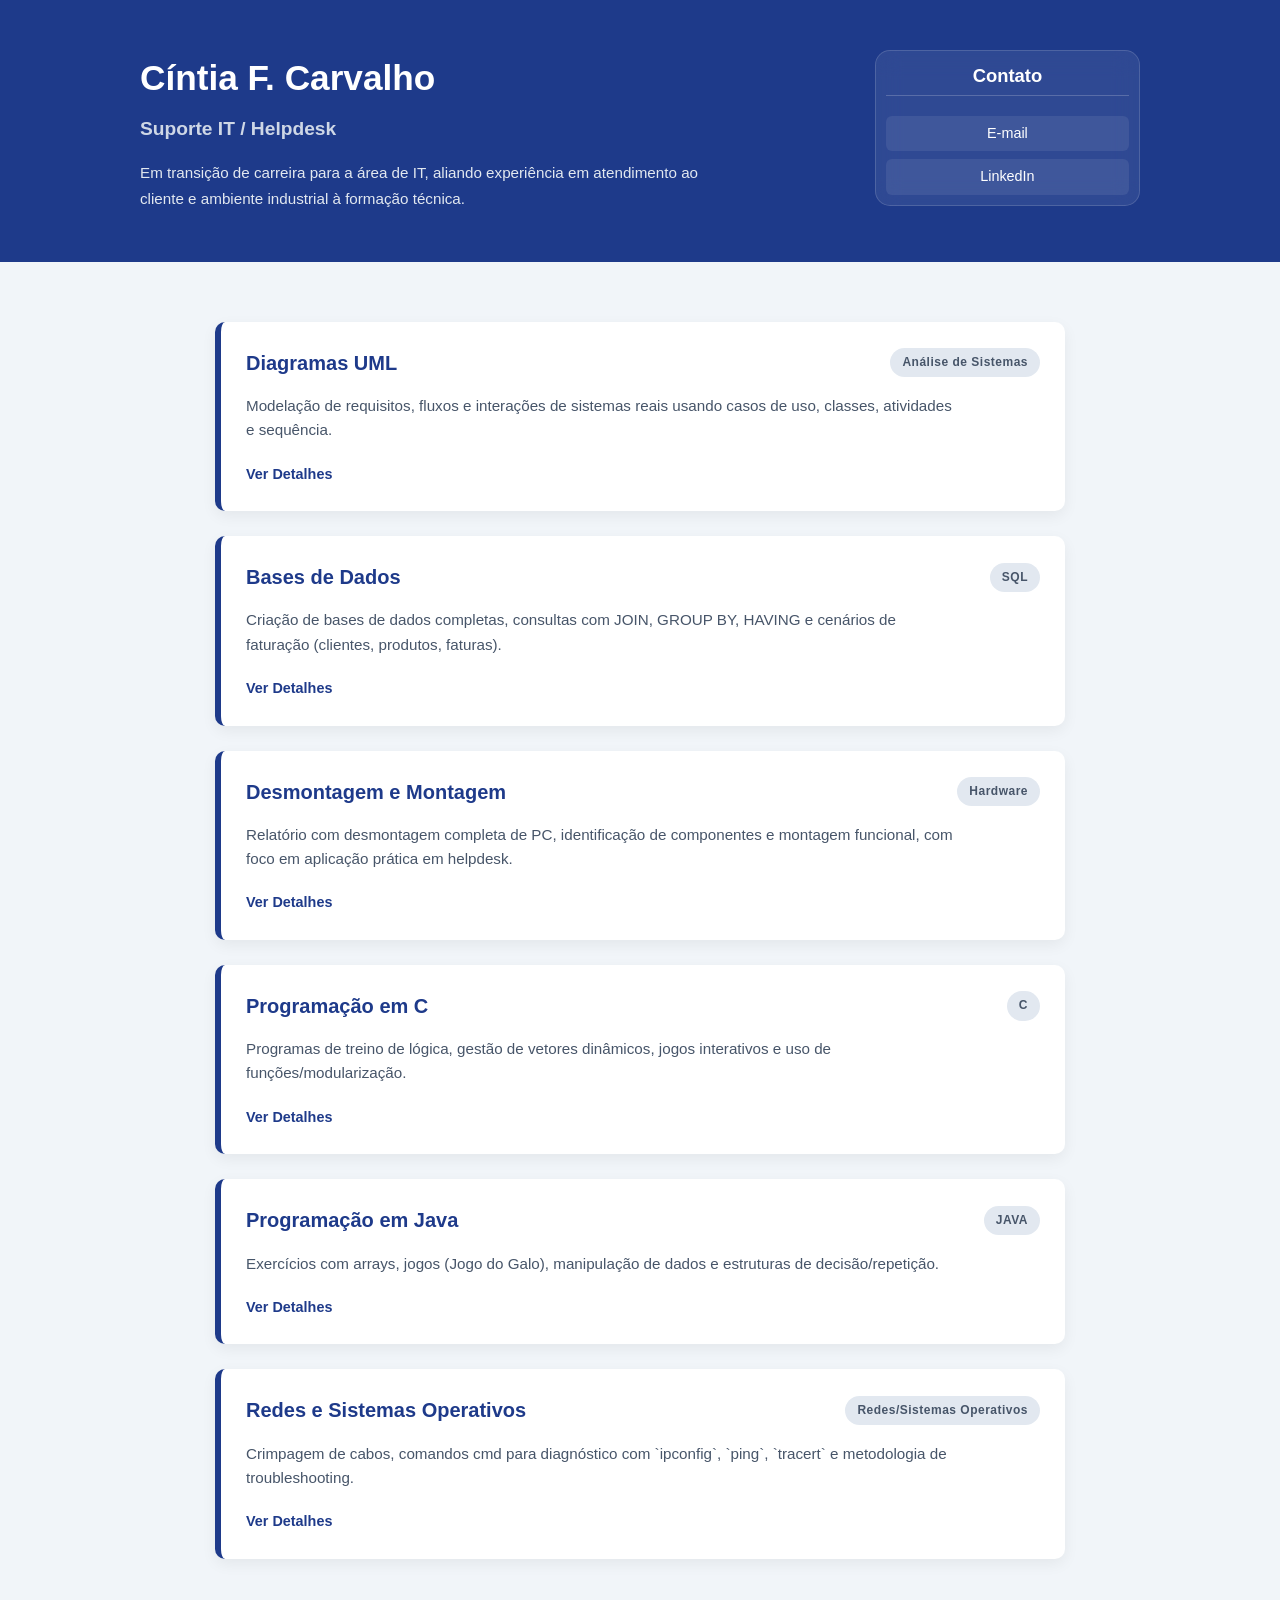
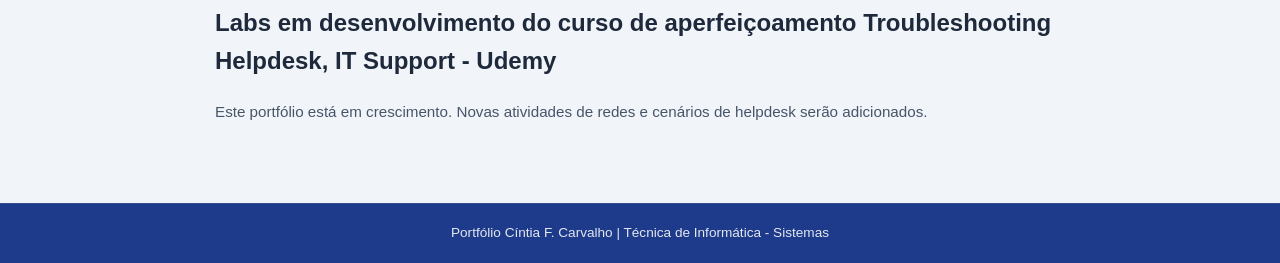
==== index.html @ 723e23ca "Update index.html" ====
<!DOCTYPE html>
<html lang="pt-br">

<head>
    <meta charset="UTF-8">
    <meta name="viewport" content="width=device-width, initial-scale=1.0">
    <title>Meu Portfólio</title>
    <link rel="stylesheet" href="style.css">
</head>

<body>
    <header class="main-header">
  <div class="header-content">
    
    <div class="header-info">
      <h1>Cíntia F. Carvalho</h1>
      <h2>Suporte IT / Helpdesk</h2>
      <p>Em transição de carreira para a área de IT, aliando experiência em atendimento ao cliente e ambiente industrial à formação técnica.</p>
    </div>

    <div class="contact-card">
      <h3>Contato</h3>
      <a href="mailto:cintiazas@gmail.com" class="contact-item"> E-mail</a>
      <a href="https://www.linkedin.com/in/cintia-carvalho-bbb592170" target="_blank" class="contact-item">LinkedIn</a>
    </div>

  </div>
</header>

    <section id="projetos">
        <section class="projetos-container">
            <div class="card-projeto">
                <div class="card-header">
                    <h3>Diagramas UML</h3>
                    <span class="tag">Análise de Sistemas</span>
                </div>
                <div class="card-body">
                    <p>Modelação de requisitos, fluxos e interações de sistemas reais usando casos de uso, classes, atividades e sequência.</p>
                </div>
                <a href="https://github.com/CintiaFksCarvalho/Portfolio/tree/main/AnaliseSistema" class="btn-projeto">Ver Detalhes</a>
            </div>

            <div class="card-projeto">
                <div class="card-header">
                    <h3>Bases de Dados</h3>
                    <span class="tag">SQL</span>
                </div>
                <div class="card-body">
                    <p>Criação de bases de dados completas, consultas com JOIN, GROUP BY, HAVING e cenários de faturação (clientes, produtos, faturas).</p>
                </div>
                <a href="https://github.com/CintiaFksCarvalho/Portfolio/tree/main/BancoDados" class="btn-projeto">Ver Detalhes</a>
            </div>

            <div class="card-projeto">
                <div class="card-header">
                    <h3>Desmontagem e Montagem</h3>
                    <span class="tag">Hardware</span>
                </div>
                <div class="card-body">
                    <p>Relatório com desmontagem completa de PC, identificação de componentes e montagem funcional, com foco em aplicação prática em helpdesk. </p>
                </div>
                <a href="https://github.com/CintiaFksCarvalho/Portfolio/tree/main/Hardware" class="btn-projeto">Ver Detalhes</a>
            </div>

            <div class="card-projeto">
                <div class="card-header">
                    <h3>Programação em C</h3>
                    <span class="tag">C</span>
                </div>
                <div class="card-body">
                    <p>Programas de treino de lógica, gestão de vetores dinâmicos, jogos interativos e uso de funções/modularização. </p>
                </div>
                <a href="https://github.com/CintiaFksCarvalho/Portfolio/tree/main/Programa%C3%A7%C3%A3o_C" class="btn-projeto">Ver Detalhes</a>
            </div>

            <div class="card-projeto">
                <div class="card-header">
                    <h3>Programação em Java</h3>
                    <span class="tag">JAVA</span>
                </div>
                <div class="card-body">
                    <p>Exercícios com arrays, jogos (Jogo do Galo), manipulação de dados e estruturas de decisão/repetição.</p>
                </div>
                <a href="https://github.com/CintiaFksCarvalho/Portfolio/tree/main/Programa%C3%A7%C3%A3o_C" class="btn-projeto">Ver Detalhes</a>
            </div>

            <div class="card-projeto">
                <div class="card-header">
                    <h3>Redes e Sistemas Operativos</h3>
                    <span class="tag">Redes/Sistemas Operativos</span>
                </div>
                <div class="card-body">
                    <p>Crimpagem de cabos, comandos cmd para diagnóstico com `ipconfig`, `ping`, `tracert` e metodologia de troubleshooting.</p>
                </div>
                <a href="https://github.com/CintiaFksCarvalho/Portfolio/tree/main/Redes_Sistemas" class="btn-projeto">Ver Detalhes</a>
            </div>
            <div class="card-body">
                <h2>Labs em desenvolvimento do curso de aperfeiçoamento Troubleshooting Helpdesk, IT Support - Udemy</h2>
                <p>Este portfólio está em crescimento. Novas atividades de redes e cenários de helpdesk serão adicionados. </p>
            </div>
           
        </section>


        <footer class="main-footer">
            <p>Portfólio Cíntia F. Carvalho | Técnica de Informática - Sistemas</p>
        </footer>
</body>


</html>
---- style.css ----
/* --- ESTILOS GERAIS --- */
body {
    font-family: Lucida Sans, sans-serif; /* Adicione sans-serif como fallback */
    margin: 0;
    padding: 0;
    text-align: left; /* Garante alinhamento à esquerda geral */
    background-color: #F1F5F9; /* Fundo mais agradável (neutro frio) */
    line-height: 1.6;
    color: #1E293B; /* Texto padrão em cinza escuro */
}

/* --- HEADER PRINCIPAL --- */
.main-header {
    background-color: #1E3A8A; /* Novo Azul Ardósia */
    color: white;
    padding: 50px 20px;
}

.header-content {
    max-width: 1000px;
    margin: 0 auto;
    display: flex;
    justify-content: space-between;
    align-items: flex-start; /* Alinha no topo para ficar mais clean */
    gap: 40px;
}

.header-info {
    flex: 2;
    text-align: left;
}

.header-info h1 {
    margin: 0;
    font-size: 2.2rem;
    font-weight: bold;
}

.header-info h2 {
    color: #E2E8F0; /* Toque Menta no cargo (novo destaque) */
    font-size: 1.2rem;
    margin: 8px 0;
    opacity: 0.9;
}

.header-info p {
    font-size: 0.95rem;
    margin: 15px 0 0 0; /* Correção de alinhamento: 15px topo, 0 esquerda */
    line-height: 1.7;
    max-width: 600px; /* Linha mais curta para leitura agradável */
    color: #E2E8F0; /* Texto mais suave sobre fundo escuro */
}

/* --- CARD DE CONTATO NO HEADER --- */
.contact-card {
    flex: 0.7;
    text-align: center;
    background: rgba(255, 255, 255, 0.08); /* Fundo mais sutil */
    backdrop-filter: blur(12px);
    padding: 10px;
    border-radius: 15px;
    border: 1px solid rgba(255, 255, 255, 0.15);
    display: flex;
    flex-direction: column;
    gap: 8px;
}

.contact-card h3 {
    margin: 0 0 12px 0;
    font-size: 1.15rem;
    color: white;
    border-bottom: 1px solid rgba(255, 255, 255, 0.2);
    padding-bottom: 5px;
}

.contact-item {
    color: white;
    text-decoration: none;
    font-size: 0.9rem;
    padding: 6px 10px;
    background: rgba(255, 255, 255, 0.08);
    border-radius: 6px;
    transition: 0.3s;
    display: flex;
    align-items: center;
    gap: 8px;
    justify-content: center;
}

.contact-item:hover {
    background-color: rgba(167, 243, 208, 0.1); /* Hover suave com a cor de destaque menta */
    transform: translateX(3px); /* Pequeno efeito visual */
}

/* --- SEÇÃO DE PROJETOS --- */
.projetos-container {
    display: flex;
    flex-direction: column;
    gap: 25px;
    padding: 60px 20px; /* Respiro entre o header e os cards */
    max-width: 850px;
    margin: 0 auto;
}

.card-projeto {
    background: #FFFFFF; /* Branco puro no card para contraste */
    border-left: 6px solid #1E3A8A; /* Borda com o novo azul */
    border-radius: 10px;
    padding: 25px;
    box-shadow: 0 5px 15px rgba(0,0,0,0.06); /* Sombra mais suave */
    transition: transform 0.2s, box-shadow 0.2s;
}

.card-projeto:hover {
    transform: translateY(-4px);
    box-shadow: 0 8px 25px rgba(0,0,0,0.1);
}

.card-header {
    display: flex;
    justify-content: space-between;
    align-items: center;
    margin-bottom: 12px;
}

.card-header h3 {
    color: #1E3A8A; /* Título do projeto com o novo azul */
    margin: 0;
    font-size: 1.25rem;
}

.tag {
    background: #E2E8F0; /* Tag mais neutra */
    color: #475569;
    padding: 5px 12px;
    border-radius: 20px;
    font-size: 0.75rem;
    font-weight: bold;
    letter-spacing: 0.5px;
}

.card-body p {
    color: #475569; /* Resumo do projeto em cinza grafite (agradável) */
    font-size: 0.95rem;
    line-height: 1.6;
    margin-bottom: 18px;
    max-width: 90%; /* Evita linhas muito longas */
}

.btn-projeto {
    text-decoration: none;
    color: #1E3A8A; /* Link com a cor principal */
    font-size: 0.9rem;
    font-weight: bold;
    transition: 0.2s;
}

.btn-projeto:hover {
    color: #1D4ED8; /* Azul mais brilhante ao passar o mouse */
}

/* --- FOOTER PRINCIPAL --- */
.main-footer {
    text-align: center;
    padding: 5px;
    background-color: #1E3A8A; /* Novo Azul Ardósia */
    color: #E2E8F0;
    font-size: 0.85rem;
    border-top: 1px solid rgba(255, 255, 255, 0.1);
}
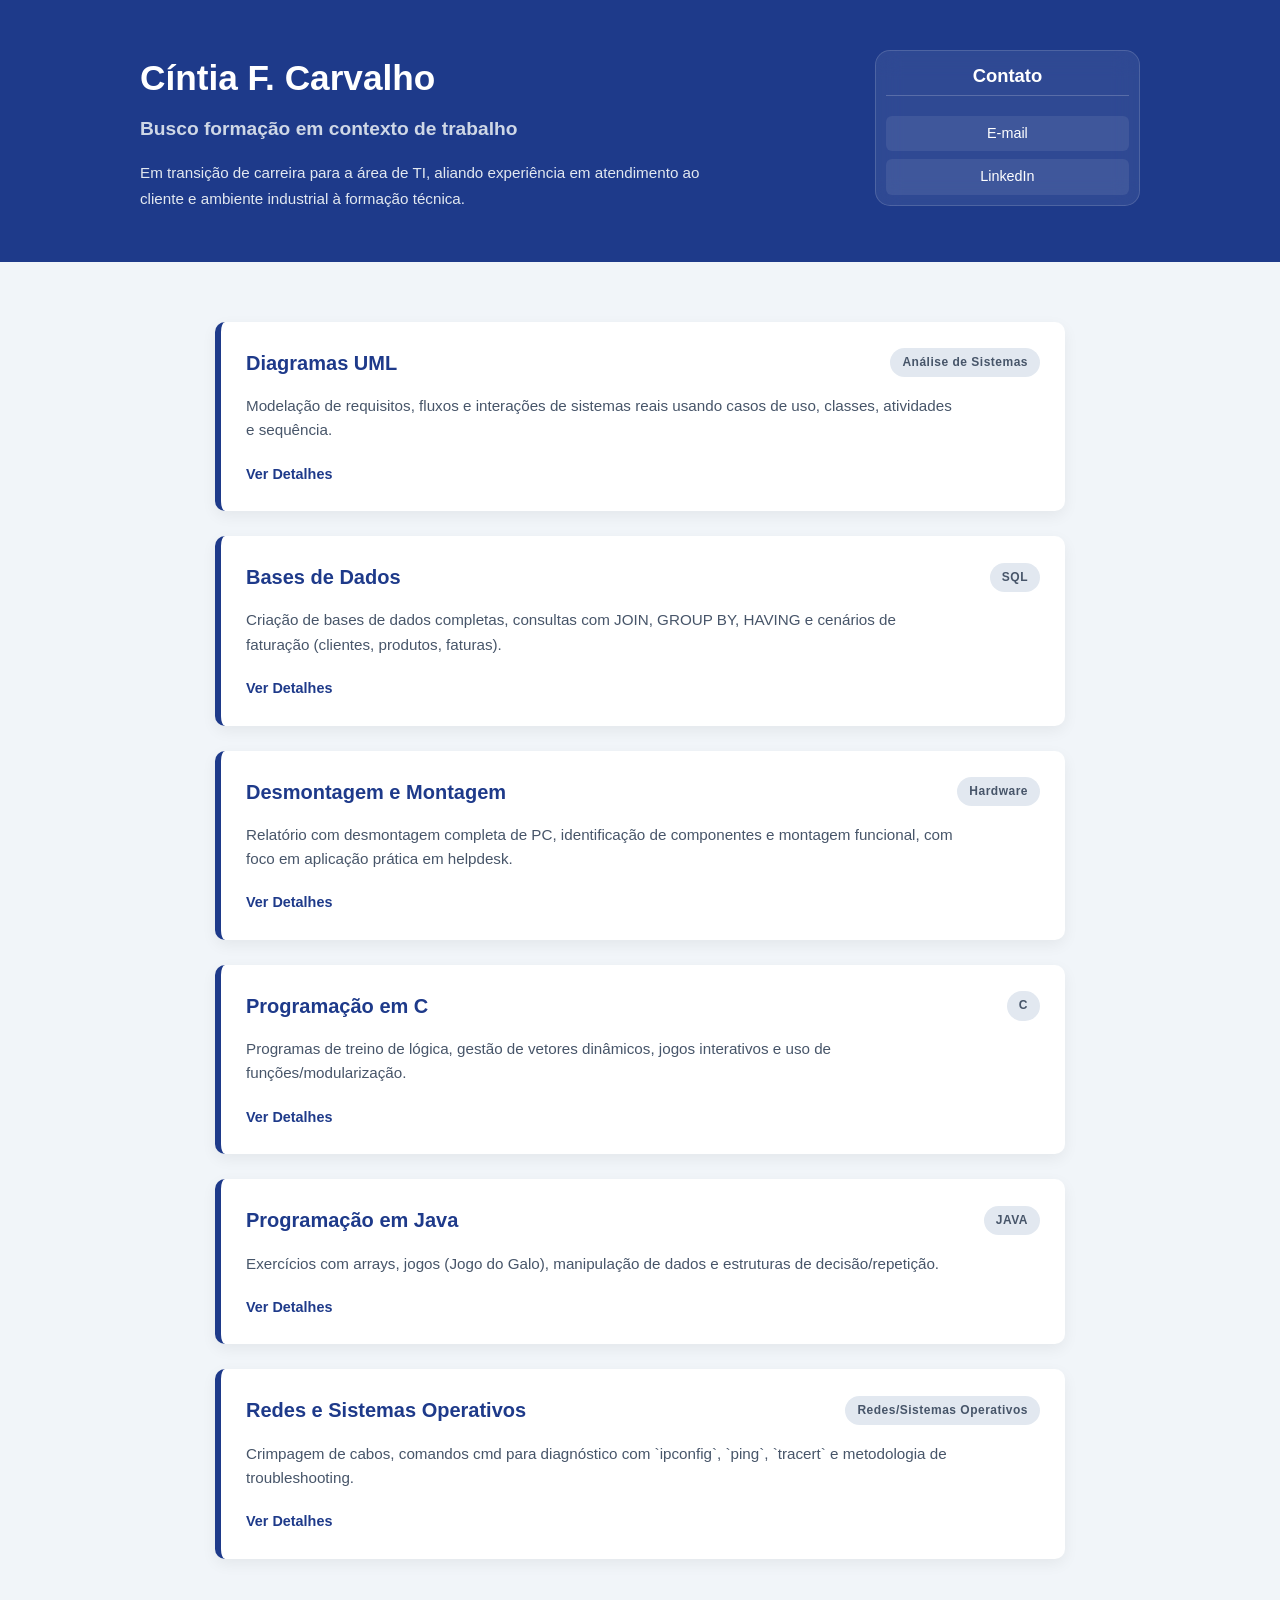
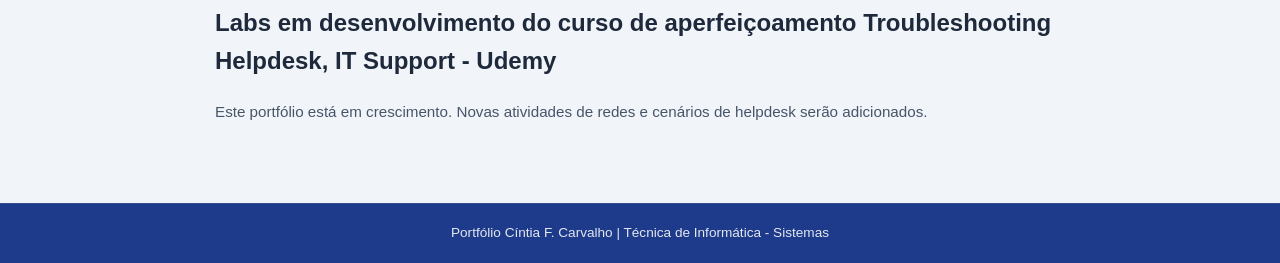
==== commit 7717a4e6: "Update index.html" ====
--- a/index.html
+++ b/index.html
@@ -14,8 +14,8 @@
     
     <div class="header-info">
       <h1>Cíntia F. Carvalho</h1>
-      <h2>Suporte IT / Helpdesk</h2>
-      <p>Em transição de carreira para a área de IT, aliando experiência em atendimento ao cliente e ambiente industrial à formação técnica.</p>
+      <h2>Busco formação em contexto de trabalho</h2>
+      <p>Em transição de carreira para a área de TI, aliando experiência em atendimento ao cliente e ambiente industrial à formação técnica.</p>
     </div>
 
     <div class="contact-card">
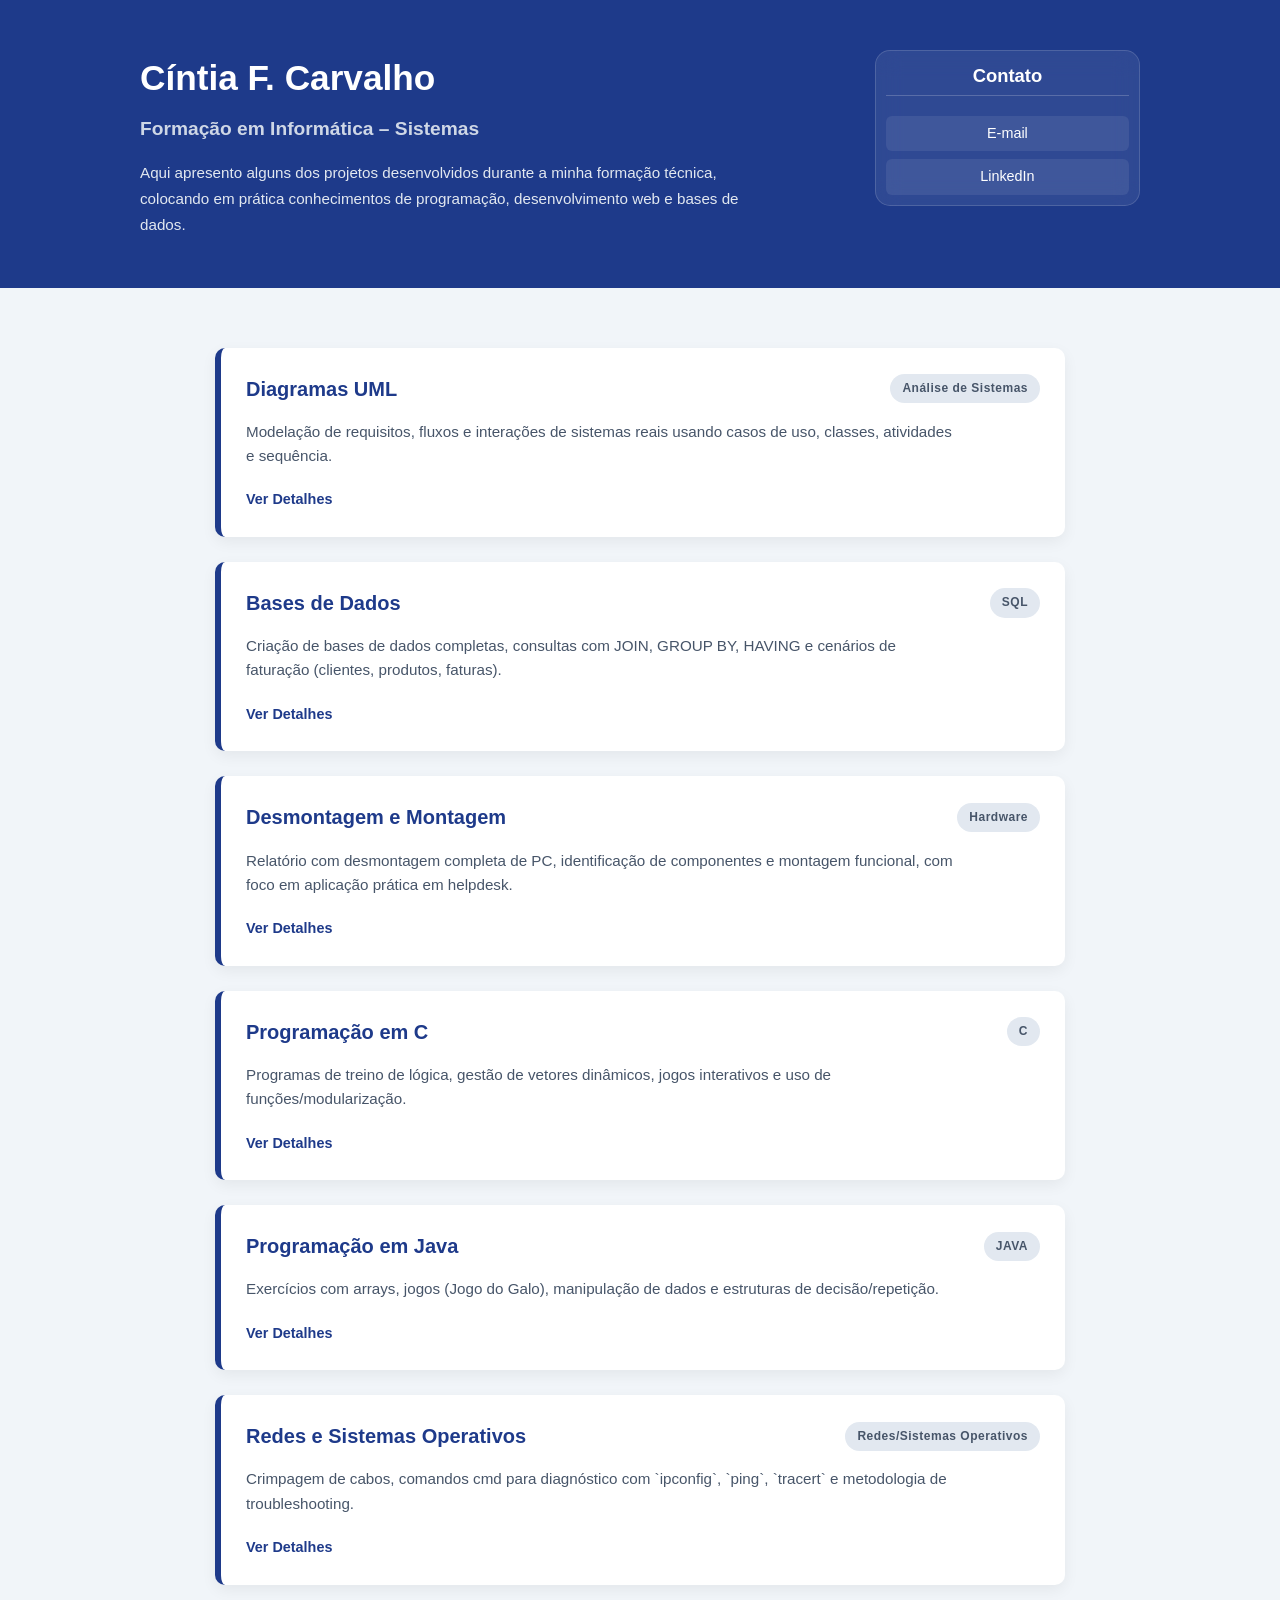
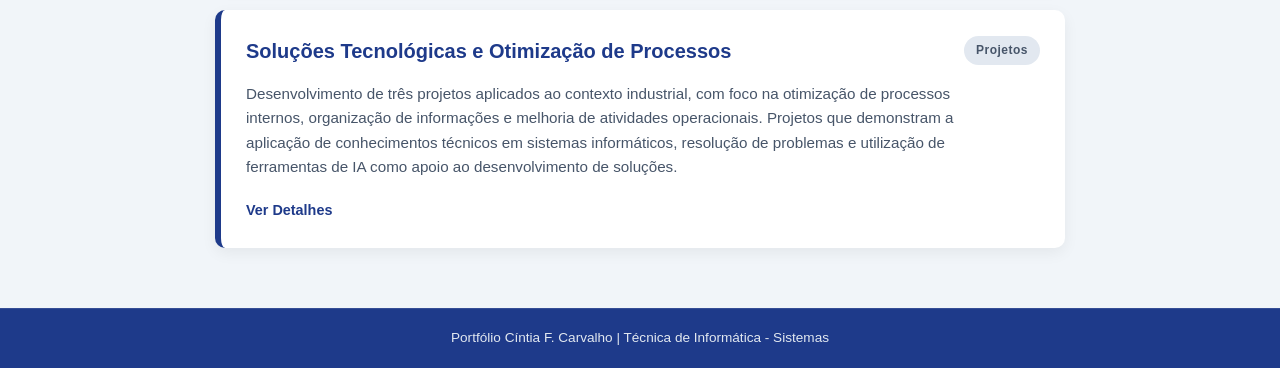
==== commit 440c3ea1: "Portfolio: versão limpa" ====
--- a/index.html
+++ b/index.html
@@ -1,119 +1,125 @@
-<!DOCTYPE html>
-<html lang="pt-br">
-
-<head>
-    <meta charset="UTF-8">
-    <meta name="viewport" content="width=device-width, initial-scale=1.0">
-    <title>Meu Portfólio</title>
-    <link rel="stylesheet" href="style.css">
-</head>
-
-<body>
-    <header class="main-header">
-  <div class="header-content">
-    
-    <div class="header-info">
-      <h1>Cíntia F. Carvalho</h1>
-      <h2>Busco formação em contexto de trabalho</h2>
-      <p>Em transição de carreira para a área de TI, aliando experiência em atendimento ao cliente e ambiente industrial à formação técnica.</p>
-    </div>
-
-    <div class="contact-card">
-      <h3>Contato</h3>
-      <a href="mailto:cintiazas@gmail.com" class="contact-item"> E-mail</a>
-      <a href="https://www.linkedin.com/in/cintia-carvalho-bbb592170" target="_blank" class="contact-item">LinkedIn</a>
-    </div>
-
-  </div>
-</header>
-
-    <section id="projetos">
-        <section class="projetos-container">
-            <div class="card-projeto">
-                <div class="card-header">
-                    <h3>Diagramas UML</h3>
-                    <span class="tag">Análise de Sistemas</span>
-                </div>
-                <div class="card-body">
-                    <p>Modelação de requisitos, fluxos e interações de sistemas reais usando casos de uso, classes, atividades e sequência.</p>
-                </div>
-                <a href="https://github.com/CintiaFksCarvalho/Portfolio/tree/main/AnaliseSistema" class="btn-projeto">Ver Detalhes</a>
-            </div>
-
-            <div class="card-projeto">
-                <div class="card-header">
-                    <h3>Bases de Dados</h3>
-                    <span class="tag">SQL</span>
-                </div>
-                <div class="card-body">
-                    <p>Criação de bases de dados completas, consultas com JOIN, GROUP BY, HAVING e cenários de faturação (clientes, produtos, faturas).</p>
-                </div>
-                <a href="https://github.com/CintiaFksCarvalho/Portfolio/tree/main/BancoDados" class="btn-projeto">Ver Detalhes</a>
-            </div>
-
-            <div class="card-projeto">
-                <div class="card-header">
-                    <h3>Desmontagem e Montagem</h3>
-                    <span class="tag">Hardware</span>
-                </div>
-                <div class="card-body">
-                    <p>Relatório com desmontagem completa de PC, identificação de componentes e montagem funcional, com foco em aplicação prática em helpdesk. </p>
-                </div>
-                <a href="https://github.com/CintiaFksCarvalho/Portfolio/tree/main/Hardware" class="btn-projeto">Ver Detalhes</a>
-            </div>
-
-            <div class="card-projeto">
-                <div class="card-header">
-                    <h3>Programação em C</h3>
-                    <span class="tag">C</span>
-                </div>
-                <div class="card-body">
-                    <p>Programas de treino de lógica, gestão de vetores dinâmicos, jogos interativos e uso de funções/modularização. </p>
-                </div>
-                <a href="https://github.com/CintiaFksCarvalho/Portfolio/tree/main/Programa%C3%A7%C3%A3o_C" class="btn-projeto">Ver Detalhes</a>
-            </div>
-
-            <div class="card-projeto">
-                <div class="card-header">
-                    <h3>Programação em Java</h3>
-                    <span class="tag">JAVA</span>
-                </div>
-                <div class="card-body">
-                    <p>Exercícios com arrays, jogos (Jogo do Galo), manipulação de dados e estruturas de decisão/repetição.</p>
-                </div>
-                <a href="https://github.com/CintiaFksCarvalho/Portfolio/tree/main/Programa%C3%A7%C3%A3o_C" class="btn-projeto">Ver Detalhes</a>
-            </div>
-
-            <div class="card-projeto">
-                <div class="card-header">
-                    <h3>Redes e Sistemas Operativos</h3>
-                    <span class="tag">Redes/Sistemas Operativos</span>
-                </div>
-                <div class="card-body">
-                    <p>Crimpagem de cabos, comandos cmd para diagnóstico com `ipconfig`, `ping`, `tracert` e metodologia de troubleshooting.</p>
-                </div>
-                <a href="https://github.com/CintiaFksCarvalho/Portfolio/tree/main/Redes_Sistemas" class="btn-projeto">Ver Detalhes</a>
-            </div>
-            <div class="card-body">
-                <h2>Labs em desenvolvimento do curso de aperfeiçoamento Troubleshooting Helpdesk, IT Support - Udemy</h2>
-                <p>Este portfólio está em crescimento. Novas atividades de redes e cenários de helpdesk serão adicionados. </p>
-            </div>
-           
-        </section>
-
-
-        <footer class="main-footer">
-            <p>Portfólio Cíntia F. Carvalho | Técnica de Informática - Sistemas</p>
-        </footer>
-</body>
-
-
-</html>
-
-
-
-
-
-
-
-
+<!DOCTYPE html>
+<html lang="pt-br">
+
+<head>
+    <meta charset="UTF-8">
+    <meta name="viewport" content="width=device-width, initial-scale=1.0">
+    <title>Meu Portfólio</title>
+    <link rel="stylesheet" href="style.css">
+</head>
+
+<body>
+    <header class="main-header">
+  <div class="header-content">
+    
+    <div class="header-info">
+      <h1>Cíntia F. Carvalho</h1>
+      <h2>Formação em Informática – Sistemas</h2>
+      <p>Aqui apresento alguns dos projetos desenvolvidos durante a minha formação técnica, colocando em prática conhecimentos de programação, desenvolvimento web e bases de dados.</p>
+    </div>
+
+    <div class="contact-card">
+      <h3>Contato</h3>
+      <a href="mailto:cintiazas@gmail.com" class="contact-item"> E-mail</a>
+      <a href="https://www.linkedin.com/in/cintia-carvalho-bbb592170" target="_blank" class="contact-item">LinkedIn</a>
+    </div>
+
+  </div>
+</header>
+
+    <section id="projetos">
+        <section class="projetos-container">
+            <div class="card-projeto">
+                <div class="card-header">
+                    <h3>Diagramas UML</h3>
+                    <span class="tag">Análise de Sistemas</span>
+                </div>
+                <div class="card-body">
+                    <p>Modelação de requisitos, fluxos e interações de sistemas reais usando casos de uso, classes, atividades e sequência.</p>
+                </div>
+                <a href="https://github.com/CintiaFksCarvalho/Portfolio/tree/main/AnaliseSistema" class="btn-projeto">Ver Detalhes</a>
+            </div>
+
+            <div class="card-projeto">
+                <div class="card-header">
+                    <h3>Bases de Dados</h3>
+                    <span class="tag">SQL</span>
+                </div>
+                <div class="card-body">
+                    <p>Criação de bases de dados completas, consultas com JOIN, GROUP BY, HAVING e cenários de faturação (clientes, produtos, faturas).</p>
+                </div>
+                <a href="https://github.com/CintiaFksCarvalho/Portfolio/tree/main/BancoDados" class="btn-projeto">Ver Detalhes</a>
+            </div>
+
+            <div class="card-projeto">
+                <div class="card-header">
+                    <h3>Desmontagem e Montagem</h3>
+                    <span class="tag">Hardware</span>
+                </div>
+                <div class="card-body">
+                    <p>Relatório com desmontagem completa de PC, identificação de componentes e montagem funcional, com foco em aplicação prática em helpdesk. </p>
+                </div>
+                <a href="https://github.com/CintiaFksCarvalho/Portfolio/tree/main/Hardware" class="btn-projeto">Ver Detalhes</a>
+            </div>
+
+            <div class="card-projeto">
+                <div class="card-header">
+                    <h3>Programação em C</h3>
+                    <span class="tag">C</span>
+                </div>
+                <div class="card-body">
+                    <p>Programas de treino de lógica, gestão de vetores dinâmicos, jogos interativos e uso de funções/modularização. </p>
+                </div>
+                <a href="https://github.com/CintiaFksCarvalho/Portfolio/tree/main/Programa%C3%A7%C3%A3o_C" class="btn-projeto">Ver Detalhes</a>
+            </div>
+
+            <div class="card-projeto">
+                <div class="card-header">
+                    <h3>Programação em Java</h3>
+                    <span class="tag">JAVA</span>
+                </div>
+                <div class="card-body">
+                    <p>Exercícios com arrays, jogos (Jogo do Galo), manipulação de dados e estruturas de decisão/repetição.</p>
+                </div>
+                <a href="https://github.com/CintiaFksCarvalho/Portfolio/tree/main/Programa%C3%A7%C3%A3o_C" class="btn-projeto">Ver Detalhes</a>
+            </div>
+
+            <div class="card-projeto">
+                <div class="card-header">
+                    <h3>Redes e Sistemas Operativos</h3>
+                    <span class="tag">Redes/Sistemas Operativos</span>
+                </div>
+                <div class="card-body">
+                    <p>Crimpagem de cabos, comandos cmd para diagnóstico com `ipconfig`, `ping`, `tracert` e metodologia de troubleshooting.</p>
+                </div>
+                <a href="https://github.com/CintiaFksCarvalho/Portfolio/tree/main/Redes_Sistemas" class="btn-projeto">Ver Detalhes</a>
+            </div>
+             <div class="card-projeto">
+                <div class="card-header">
+                    <h3>Soluções Tecnológicas e Otimização de Processos</h3>
+                    <span class="tag">Projetos</span>
+                </div>
+                <div class="card-body">
+                    <p>Desenvolvimento de três projetos aplicados ao contexto industrial, com foco na otimização de processos internos, organização de informações e melhoria de atividades operacionais. Projetos que demonstram a aplicação de conhecimentos técnicos em sistemas informáticos, resolução de problemas e utilização de ferramentas de IA como apoio ao desenvolvimento de soluções.</p>
+                </div>
+                <a href="https://github.com/CintiaFksCarvalho/Portfolio/tree/main/Redes_Sistemas" class="btn-projeto">Ver Detalhes</a>
+            </div>
+           
+        </section>
+
+
+        <footer class="main-footer">
+            <p>Portfólio Cíntia F. Carvalho | Técnica de Informática - Sistemas</p>
+        </footer>
+</body>
+
+
+</html>
+
+
+
+
+
+
+
+
--- a/style.css
+++ b/style.css
@@ -1,170 +1,170 @@
-/* --- ESTILOS GERAIS --- */
-body {
-    font-family: Lucida Sans, sans-serif; /* Adicione sans-serif como fallback */
-    margin: 0;
-    padding: 0;
-    text-align: left; /* Garante alinhamento à esquerda geral */
-    background-color: #F1F5F9; /* Fundo mais agradável (neutro frio) */
-    line-height: 1.6;
-    color: #1E293B; /* Texto padrão em cinza escuro */
-}
-
-/* --- HEADER PRINCIPAL --- */
-.main-header {
-    background-color: #1E3A8A; /* Novo Azul Ardósia */
-    color: white;
-    padding: 50px 20px;
-}
-
-.header-content {
-    max-width: 1000px;
-    margin: 0 auto;
-    display: flex;
-    justify-content: space-between;
-    align-items: flex-start; /* Alinha no topo para ficar mais clean */
-    gap: 40px;
-}
-
-.header-info {
-    flex: 2;
-    text-align: left;
-}
-
-.header-info h1 {
-    margin: 0;
-    font-size: 2.2rem;
-    font-weight: bold;
-}
-
-.header-info h2 {
-    color: #E2E8F0; /* Toque Menta no cargo (novo destaque) */
-    font-size: 1.2rem;
-    margin: 8px 0;
-    opacity: 0.9;
-}
-
-.header-info p {
-    font-size: 0.95rem;
-    margin: 15px 0 0 0; /* Correção de alinhamento: 15px topo, 0 esquerda */
-    line-height: 1.7;
-    max-width: 600px; /* Linha mais curta para leitura agradável */
-    color: #E2E8F0; /* Texto mais suave sobre fundo escuro */
-}
-
-/* --- CARD DE CONTATO NO HEADER --- */
-.contact-card {
-    flex: 0.7;
-    text-align: center;
-    background: rgba(255, 255, 255, 0.08); /* Fundo mais sutil */
-    backdrop-filter: blur(12px);
-    padding: 10px;
-    border-radius: 15px;
-    border: 1px solid rgba(255, 255, 255, 0.15);
-    display: flex;
-    flex-direction: column;
-    gap: 8px;
-}
-
-.contact-card h3 {
-    margin: 0 0 12px 0;
-    font-size: 1.15rem;
-    color: white;
-    border-bottom: 1px solid rgba(255, 255, 255, 0.2);
-    padding-bottom: 5px;
-}
-
-.contact-item {
-    color: white;
-    text-decoration: none;
-    font-size: 0.9rem;
-    padding: 6px 10px;
-    background: rgba(255, 255, 255, 0.08);
-    border-radius: 6px;
-    transition: 0.3s;
-    display: flex;
-    align-items: center;
-    gap: 8px;
-    justify-content: center;
-}
-
-.contact-item:hover {
-    background-color: rgba(167, 243, 208, 0.1); /* Hover suave com a cor de destaque menta */
-    transform: translateX(3px); /* Pequeno efeito visual */
-}
-
-/* --- SEÇÃO DE PROJETOS --- */
-.projetos-container {
-    display: flex;
-    flex-direction: column;
-    gap: 25px;
-    padding: 60px 20px; /* Respiro entre o header e os cards */
-    max-width: 850px;
-    margin: 0 auto;
-}
-
-.card-projeto {
-    background: #FFFFFF; /* Branco puro no card para contraste */
-    border-left: 6px solid #1E3A8A; /* Borda com o novo azul */
-    border-radius: 10px;
-    padding: 25px;
-    box-shadow: 0 5px 15px rgba(0,0,0,0.06); /* Sombra mais suave */
-    transition: transform 0.2s, box-shadow 0.2s;
-}
-
-.card-projeto:hover {
-    transform: translateY(-4px);
-    box-shadow: 0 8px 25px rgba(0,0,0,0.1);
-}
-
-.card-header {
-    display: flex;
-    justify-content: space-between;
-    align-items: center;
-    margin-bottom: 12px;
-}
-
-.card-header h3 {
-    color: #1E3A8A; /* Título do projeto com o novo azul */
-    margin: 0;
-    font-size: 1.25rem;
-}
-
-.tag {
-    background: #E2E8F0; /* Tag mais neutra */
-    color: #475569;
-    padding: 5px 12px;
-    border-radius: 20px;
-    font-size: 0.75rem;
-    font-weight: bold;
-    letter-spacing: 0.5px;
-}
-
-.card-body p {
-    color: #475569; /* Resumo do projeto em cinza grafite (agradável) */
-    font-size: 0.95rem;
-    line-height: 1.6;
-    margin-bottom: 18px;
-    max-width: 90%; /* Evita linhas muito longas */
-}
-
-.btn-projeto {
-    text-decoration: none;
-    color: #1E3A8A; /* Link com a cor principal */
-    font-size: 0.9rem;
-    font-weight: bold;
-    transition: 0.2s;
-}
-
-.btn-projeto:hover {
-    color: #1D4ED8; /* Azul mais brilhante ao passar o mouse */
-}
-
-/* --- FOOTER PRINCIPAL --- */
-.main-footer {
-    text-align: center;
-    padding: 5px;
-    background-color: #1E3A8A; /* Novo Azul Ardósia */
-    color: #E2E8F0;
-    font-size: 0.85rem;
-    border-top: 1px solid rgba(255, 255, 255, 0.1);
-}
+/* --- ESTILOS GERAIS --- */
+body {
+    font-family: Lucida Sans, sans-serif; /* Adicione sans-serif como fallback */
+    margin: 0;
+    padding: 0;
+    text-align: left; /* Garante alinhamento à esquerda geral */
+    background-color: #F1F5F9; /* Fundo mais agradável (neutro frio) */
+    line-height: 1.6;
+    color: #1E293B; /* Texto padrão em cinza escuro */
+}
+
+/* --- HEADER PRINCIPAL --- */
+.main-header {
+    background-color: #1E3A8A; /* Novo Azul Ardósia */
+    color: white;
+    padding: 50px 20px;
+}
+
+.header-content {
+    max-width: 1000px;
+    margin: 0 auto;
+    display: flex;
+    justify-content: space-between;
+    align-items: flex-start; /* Alinha no topo para ficar mais clean */
+    gap: 40px;
+}
+
+.header-info {
+    flex: 2;
+    text-align: left;
+}
+
+.header-info h1 {
+    margin: 0;
+    font-size: 2.2rem;
+    font-weight: bold;
+}
+
+.header-info h2 {
+    color: #E2E8F0; /* Toque Menta no cargo (novo destaque) */
+    font-size: 1.2rem;
+    margin: 8px 0;
+    opacity: 0.9;
+}
+
+.header-info p {
+    font-size: 0.95rem;
+    margin: 15px 0 0 0; /* Correção de alinhamento: 15px topo, 0 esquerda */
+    line-height: 1.7;
+    max-width: 600px; /* Linha mais curta para leitura agradável */
+    color: #E2E8F0; /* Texto mais suave sobre fundo escuro */
+}
+
+/* --- CARD DE CONTATO NO HEADER --- */
+.contact-card {
+    flex: 0.7;
+    text-align: center;
+    background: rgba(255, 255, 255, 0.08); /* Fundo mais sutil */
+    backdrop-filter: blur(12px);
+    padding: 10px;
+    border-radius: 15px;
+    border: 1px solid rgba(255, 255, 255, 0.15);
+    display: flex;
+    flex-direction: column;
+    gap: 8px;
+}
+
+.contact-card h3 {
+    margin: 0 0 12px 0;
+    font-size: 1.15rem;
+    color: white;
+    border-bottom: 1px solid rgba(255, 255, 255, 0.2);
+    padding-bottom: 5px;
+}
+
+.contact-item {
+    color: white;
+    text-decoration: none;
+    font-size: 0.9rem;
+    padding: 6px 10px;
+    background: rgba(255, 255, 255, 0.08);
+    border-radius: 6px;
+    transition: 0.3s;
+    display: flex;
+    align-items: center;
+    gap: 8px;
+    justify-content: center;
+}
+
+.contact-item:hover {
+    background-color: rgba(167, 243, 208, 0.1); /* Hover suave com a cor de destaque menta */
+    transform: translateX(3px); /* Pequeno efeito visual */
+}
+
+/* --- SEÇÃO DE PROJETOS --- */
+.projetos-container {
+    display: flex;
+    flex-direction: column;
+    gap: 25px;
+    padding: 60px 20px; /* Respiro entre o header e os cards */
+    max-width: 850px;
+    margin: 0 auto;
+}
+
+.card-projeto {
+    background: #FFFFFF; /* Branco puro no card para contraste */
+    border-left: 6px solid #1E3A8A; /* Borda com o novo azul */
+    border-radius: 10px;
+    padding: 25px;
+    box-shadow: 0 5px 15px rgba(0,0,0,0.06); /* Sombra mais suave */
+    transition: transform 0.2s, box-shadow 0.2s;
+}
+
+.card-projeto:hover {
+    transform: translateY(-4px);
+    box-shadow: 0 8px 25px rgba(0,0,0,0.1);
+}
+
+.card-header {
+    display: flex;
+    justify-content: space-between;
+    align-items: center;
+    margin-bottom: 12px;
+}
+
+.card-header h3 {
+    color: #1E3A8A; /* Título do projeto com o novo azul */
+    margin: 0;
+    font-size: 1.25rem;
+}
+
+.tag {
+    background: #E2E8F0; /* Tag mais neutra */
+    color: #475569;
+    padding: 5px 12px;
+    border-radius: 20px;
+    font-size: 0.75rem;
+    font-weight: bold;
+    letter-spacing: 0.5px;
+}
+
+.card-body p {
+    color: #475569; /* Resumo do projeto em cinza grafite (agradável) */
+    font-size: 0.95rem;
+    line-height: 1.6;
+    margin-bottom: 18px;
+    max-width: 90%; /* Evita linhas muito longas */
+}
+
+.btn-projeto {
+    text-decoration: none;
+    color: #1E3A8A; /* Link com a cor principal */
+    font-size: 0.9rem;
+    font-weight: bold;
+    transition: 0.2s;
+}
+
+.btn-projeto:hover {
+    color: #1D4ED8; /* Azul mais brilhante ao passar o mouse */
+}
+
+/* --- FOOTER PRINCIPAL --- */
+.main-footer {
+    text-align: center;
+    padding: 5px;
+    background-color: #1E3A8A; /* Novo Azul Ardósia */
+    color: #E2E8F0;
+    font-size: 0.85rem;
+    border-top: 1px solid rgba(255, 255, 255, 0.1);
+}
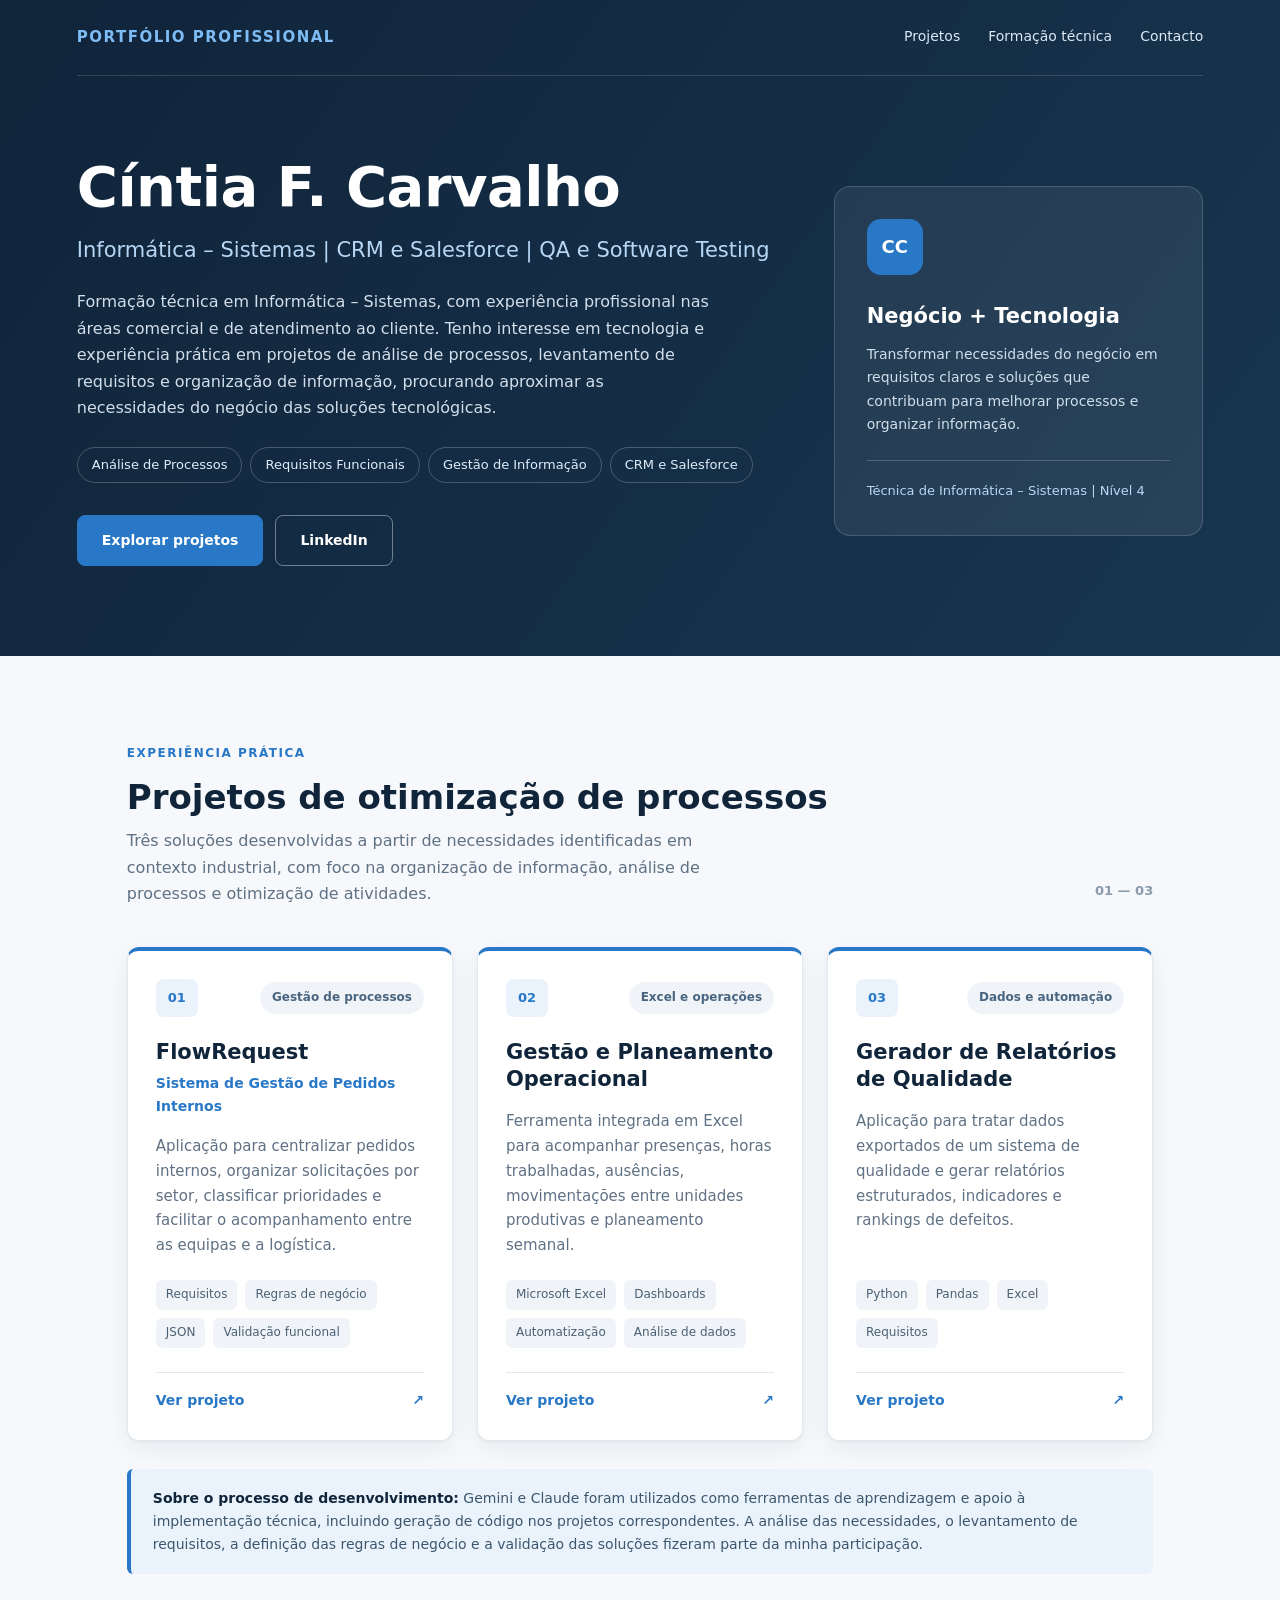
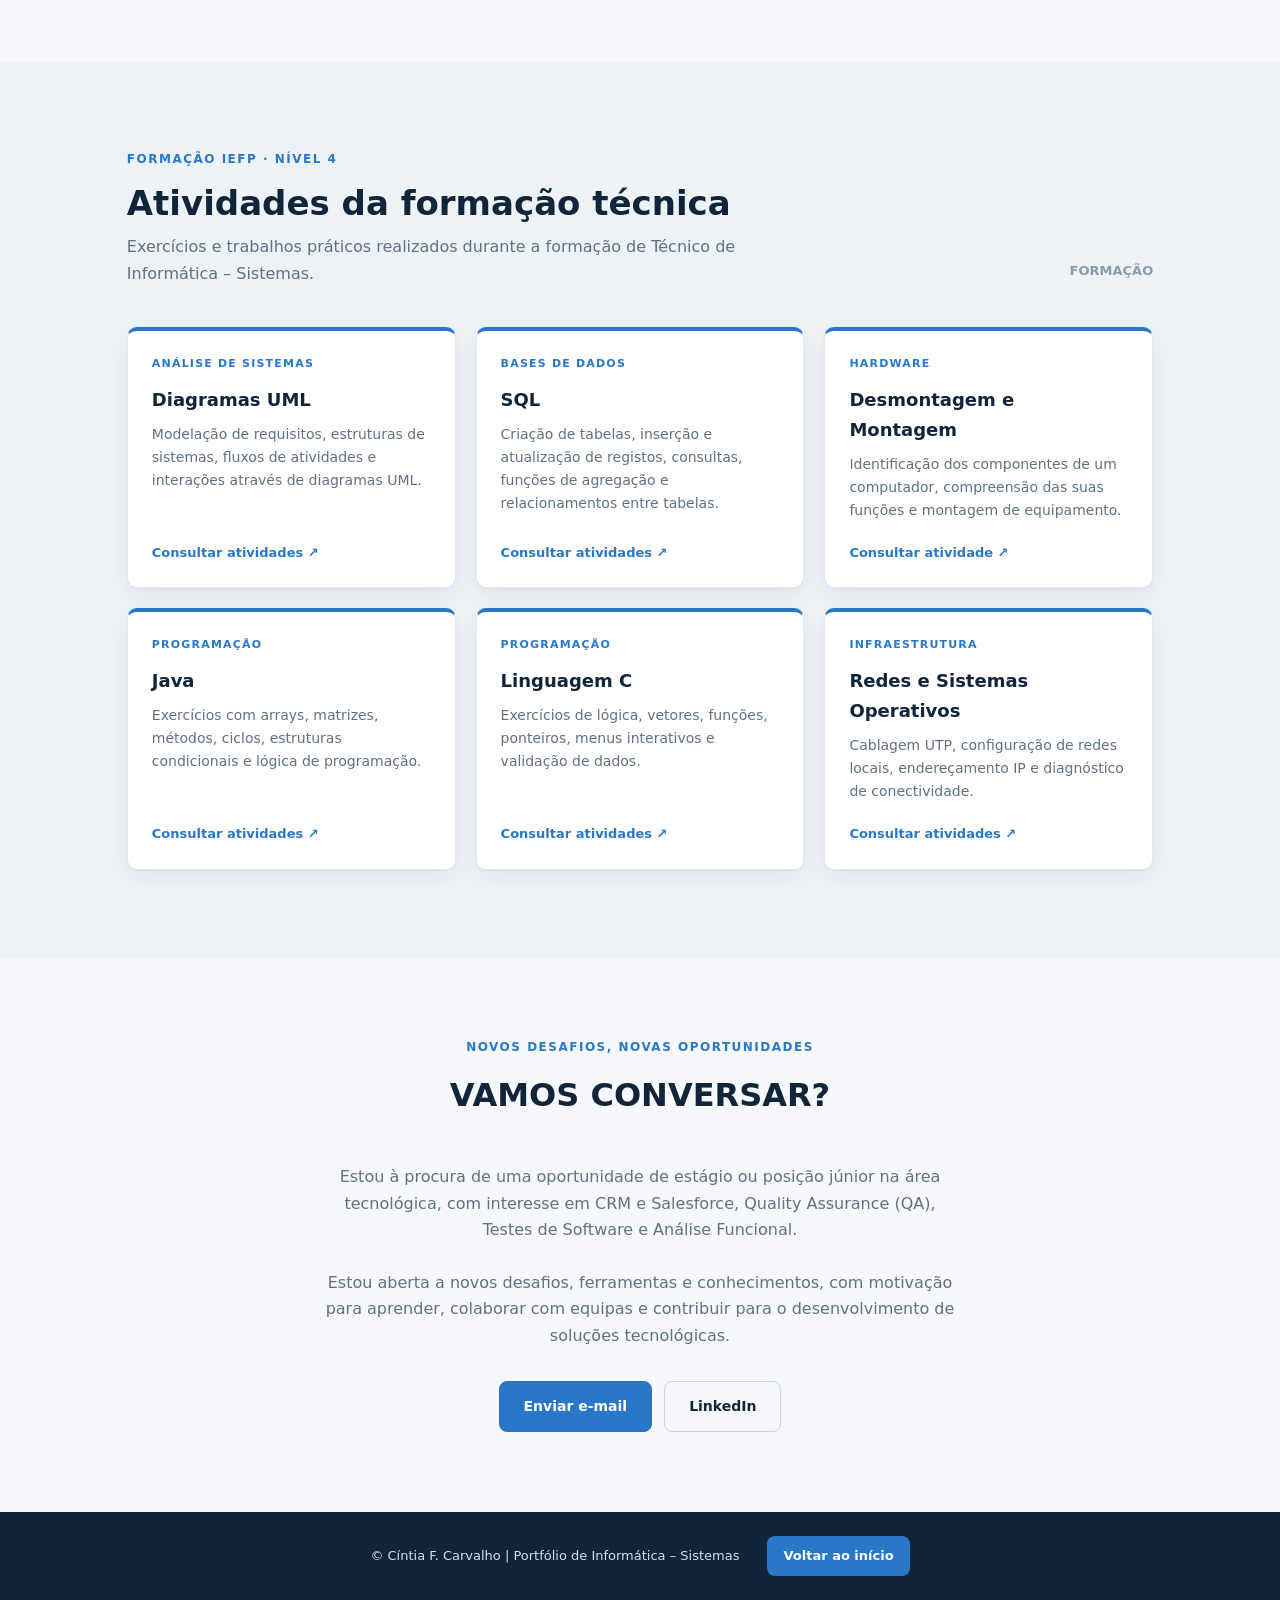
==== commit 271fbfd5: "feat: update portfolio and all project documentation" ====
--- a/index.html
+++ b/index.html
@@ -1,125 +1,283 @@
+
 <!DOCTYPE html>
-<html lang="pt-br">
+<html lang="pt-PT">
 
 <head>
     <meta charset="UTF-8">
     <meta name="viewport" content="width=device-width, initial-scale=1.0">
-    <title>Meu Portfólio</title>
+    <meta name="description" content="Portfólio de Cíntia F. Carvalho: projetos de análise funcional, otimização de processos, informática e sistemas.">
+    <title>Portfólio | Cíntia F. Carvalho</title>
     <link rel="stylesheet" href="style.css">
 </head>
 
 <body>
+
     <header class="main-header">
-  <div class="header-content">
-    
-    <div class="header-info">
-      <h1>Cíntia F. Carvalho</h1>
-      <h2>Formação em Informática – Sistemas</h2>
-      <p>Aqui apresento alguns dos projetos desenvolvidos durante a minha formação técnica, colocando em prática conhecimentos de programação, desenvolvimento web e bases de dados.</p>
-    </div>
-
-    <div class="contact-card">
-      <h3>Contato</h3>
-      <a href="mailto:cintiazas@gmail.com" class="contact-item"> E-mail</a>
-      <a href="https://www.linkedin.com/in/cintia-carvalho-bbb592170" target="_blank" class="contact-item">LinkedIn</a>
-    </div>
-
-  </div>
-</header>
-
-    <section id="projetos">
-        <section class="projetos-container">
-            <div class="card-projeto">
-                <div class="card-header">
+        <nav class="top-nav">
+            <a href="#inicio" class="brand"><span>PORTFÓLIO PROFISSIONAL</span></a>
+            <div class="nav-links">
+                <a href="#projetos">Projetos</a>
+                <a href="#formacao">Formação técnica</a>
+                <a href="#contato">Contacto</a>
+            </div>
+        </nav>
+
+        <div class="hero" id="inicio">
+            <div class="hero-content">
+                
+                <h1>Cíntia F. Carvalho</h1>
+                <h2>Informática – Sistemas | CRM e Salesforce | QA e Software Testing</h2>
+
+                <p>
+                    Formação técnica em Informática – Sistemas, com experiência profissional nas áreas comercial e de atendimento ao cliente. Tenho interesse em tecnologia e experiência prática em projetos de análise de processos, levantamento de requisitos e organização de informação, procurando aproximar as necessidades do negócio das soluções tecnológicas.
+                </p>
+
+                <div class="hero-tags">
+                    <span>Análise de Processos</span>
+                    <span>Requisitos Funcionais</span>
+                    <span>Gestão de Informação</span>
+                    <span>CRM e Salesforce</span>
+                </div>
+
+                <div class="hero-actions">
+                    <a href="#projetos" class="btn-primary">Explorar projetos</a>
+                    <a href="https://www.linkedin.com/in/cintia-carvalho-bbb592170"
+                       target="_blank" rel="noopener noreferrer" class="btn-secondary">
+                        LinkedIn
+                    </a>
+                </div>
+            </div>
+
+            <div class="hero-side">
+                <div class="profile-card">
+                    <span class="profile-icon">CC</span>
+                    <h3>Negócio + Tecnologia</h3>
+                    <p>
+                        Transformar necessidades do negócio em requisitos claros e soluções que contribuam para melhorar processos e organizar informação.
+                    </p>
+                    <div class="profile-line"></div>
+                    <span class="profile-caption">Técnica de Informática – Sistemas | Nível 4</span>
+                </div>
+            </div>
+        </div>
+    </header>
+
+    <main>
+
+        <!-- PROJETOS EM CONTEXTO INDUSTRIAL -->
+        <section class="section projects-section" id="projetos">
+            <div class="section-heading">
+                <div>
+                    <span class="eyebrow">EXPERIÊNCIA PRÁTICA</span>
+                    <h2>Projetos de otimização de processos</h2>
+                    <p>
+                        Três soluções desenvolvidas a partir de necessidades identificadas
+                        em contexto industrial, com foco na organização de informação,
+                        análise de processos e otimização de atividades.
+                    </p>
+                </div>
+                <span class="section-number">01 — 03</span>
+            </div>
+
+            <div class="projects-grid">
+
+                <article class="project-card featured">
+                    <div class="project-top">
+                        <span class="project-icon">01</span>
+                        <span class="project-tag">Gestão de processos</span>
+                    </div>
+                    <h3>FlowRequest</h3>
+                    <p class="project-subtitle">Sistema de Gestão de Pedidos Internos</p>
+                    <p class="project-description">
+                        Aplicação para centralizar pedidos internos, organizar solicitações
+                        por setor, classificar prioridades e facilitar o acompanhamento
+                        entre as equipas e a logística.
+                    </p>
+                    <div class="skill-list">
+                        <span>Requisitos</span>
+                        <span>Regras de negócio</span>
+                        <span>JSON</span>
+                        <span>Validação funcional</span>
+                    </div>
+                    <a href="https://github.com/CintiaFksCarvalho/Portfolio/tree/main/Projetos"
+                       class="project-link" target="_blank" rel="noopener noreferrer">
+                        Ver projeto <span>↗</span>
+                    </a>
+                </article>
+
+                <article class="project-card">
+                    <div class="project-top">
+                        <span class="project-icon">02</span>
+                        <span class="project-tag">Excel e operações</span>
+                    </div>
+                    <h3>Gestão e Planeamento Operacional</h3>
+                    <p class="project-description">
+                        Ferramenta integrada em Excel para acompanhar presenças,
+                        horas trabalhadas, ausências, movimentações entre unidades
+                        produtivas e planeamento semanal.
+                    </p>
+                    <div class="skill-list">
+                        <span>Microsoft Excel</span>
+                        <span>Dashboards</span>
+                        <span>Automatização</span>
+                        <span>Análise de dados</span>
+                    </div>
+                    <a href="https://github.com/CintiaFksCarvalho/Portfolio/tree/main/Projetos/Gestao-Operacional"
+                       class="project-link" target="_blank" rel="noopener noreferrer">
+                        Ver projeto <span>↗</span>
+                    </a>
+                </article>
+
+                <article class="project-card">
+                    <div class="project-top">
+                        <span class="project-icon">03</span>
+                        <span class="project-tag">Dados e automação</span>
+                    </div>
+                    <h3>Gerador de Relatórios de Qualidade</h3>
+                    <p class="project-description">
+                        Aplicação para tratar dados exportados de um sistema de qualidade
+                        e gerar relatórios estruturados, indicadores e rankings de defeitos.
+                    </p>
+                    <div class="skill-list">
+                        <span>Python</span>
+                        <span>Pandas</span>
+                        <span>Excel</span>
+                        <span>Requisitos</span>
+                    </div>
+                    <a href="https://github.com/CintiaFksCarvalho/Portfolio/tree/main/Projetos/Gerador-Relatorio-Qualidade"
+                       class="project-link" target="_blank" rel="noopener noreferrer">
+                        Ver projeto <span>↗</span>
+                    </a>
+                </article>
+
+            </div>
+
+            <div class="ai-note">
+                <strong>Sobre o processo de desenvolvimento:</strong>
+                Gemini e Claude foram utilizados como ferramentas de aprendizagem
+                e apoio à implementação técnica, incluindo geração de código nos
+                projetos correspondentes. A análise das necessidades, o levantamento
+                de requisitos, a definição das regras de negócio e a validação das
+                soluções fizeram parte da minha participação.
+            </div>
+        </section>
+
+        <!-- FORMAÇÃO TÉCNICA -->
+        <section class="section training-section" id="formacao">
+            <div class="section-heading">
+                <div>
+                    <span class="eyebrow">FORMAÇÃO IEFP · NÍVEL 4</span>
+                    <h2>Atividades da formação técnica</h2>
+                    <p>
+                        Exercícios e trabalhos práticos realizados durante a formação
+                        de Técnico de Informática – Sistemas.
+                    </p>
+                </div>
+                <span class="section-number">FORMAÇÃO</span>
+            </div>
+
+            <div class="training-grid">
+
+                <article class="training-card">
+                    <span class="training-category">ANÁLISE DE SISTEMAS</span>
                     <h3>Diagramas UML</h3>
-                    <span class="tag">Análise de Sistemas</span>
-                </div>
-                <div class="card-body">
-                    <p>Modelação de requisitos, fluxos e interações de sistemas reais usando casos de uso, classes, atividades e sequência.</p>
-                </div>
-                <a href="https://github.com/CintiaFksCarvalho/Portfolio/tree/main/AnaliseSistema" class="btn-projeto">Ver Detalhes</a>
-            </div>
-
-            <div class="card-projeto">
-                <div class="card-header">
-                    <h3>Bases de Dados</h3>
-                    <span class="tag">SQL</span>
-                </div>
-                <div class="card-body">
-                    <p>Criação de bases de dados completas, consultas com JOIN, GROUP BY, HAVING e cenários de faturação (clientes, produtos, faturas).</p>
-                </div>
-                <a href="https://github.com/CintiaFksCarvalho/Portfolio/tree/main/BancoDados" class="btn-projeto">Ver Detalhes</a>
-            </div>
-
-            <div class="card-projeto">
-                <div class="card-header">
+                    <p>
+                        Modelação de requisitos, estruturas de sistemas, fluxos
+                        de atividades e interações através de diagramas UML.
+                    </p>
+                    <a href="https://github.com/CintiaFksCarvalho/Portfolio/tree/main/AnaliseSistema"
+                       target="_blank" rel="noopener noreferrer">Consultar atividades ↗</a>
+                </article>
+
+                <article class="training-card">
+                    <span class="training-category">BASES DE DADOS</span>
+                    <h3>SQL</h3>
+                    <p>
+                        Criação de tabelas, inserção e atualização de registos,
+                        consultas, funções de agregação e relacionamentos entre tabelas.
+                    </p>
+                    <a href="https://github.com/CintiaFksCarvalho/Portfolio/tree/main/BancoDados"
+                       target="_blank" rel="noopener noreferrer">Consultar atividades ↗</a>
+                </article>
+
+                <article class="training-card">
+                    <span class="training-category">HARDWARE</span>
                     <h3>Desmontagem e Montagem</h3>
-                    <span class="tag">Hardware</span>
-                </div>
-                <div class="card-body">
-                    <p>Relatório com desmontagem completa de PC, identificação de componentes e montagem funcional, com foco em aplicação prática em helpdesk. </p>
-                </div>
-                <a href="https://github.com/CintiaFksCarvalho/Portfolio/tree/main/Hardware" class="btn-projeto">Ver Detalhes</a>
-            </div>
-
-            <div class="card-projeto">
-                <div class="card-header">
-                    <h3>Programação em C</h3>
-                    <span class="tag">C</span>
-                </div>
-                <div class="card-body">
-                    <p>Programas de treino de lógica, gestão de vetores dinâmicos, jogos interativos e uso de funções/modularização. </p>
-                </div>
-                <a href="https://github.com/CintiaFksCarvalho/Portfolio/tree/main/Programa%C3%A7%C3%A3o_C" class="btn-projeto">Ver Detalhes</a>
-            </div>
-
-            <div class="card-projeto">
-                <div class="card-header">
-                    <h3>Programação em Java</h3>
-                    <span class="tag">JAVA</span>
-                </div>
-                <div class="card-body">
-                    <p>Exercícios com arrays, jogos (Jogo do Galo), manipulação de dados e estruturas de decisão/repetição.</p>
-                </div>
-                <a href="https://github.com/CintiaFksCarvalho/Portfolio/tree/main/Programa%C3%A7%C3%A3o_C" class="btn-projeto">Ver Detalhes</a>
-            </div>
-
-            <div class="card-projeto">
-                <div class="card-header">
+                    <p>
+                        Identificação dos componentes de um computador,
+                        compreensão das suas funções e montagem de equipamento.
+                    </p>
+                    <a href="https://github.com/CintiaFksCarvalho/Portfolio/tree/main/Hardware"
+                       target="_blank" rel="noopener noreferrer">Consultar atividade ↗</a>
+                </article>
+
+                <article class="training-card">
+                    <span class="training-category">PROGRAMAÇÃO</span>
+                    <h3>Java</h3>
+                    <p>
+                        Exercícios com arrays, matrizes, métodos, ciclos,
+                        estruturas condicionais e lógica de programação.
+                    </p>
+                    <a href="https://github.com/CintiaFkscarvalho/Portfolio/tree/main/Programacao_Java"
+                       target="_blank" rel="noopener noreferrer">Consultar atividades ↗</a>
+                </article>
+
+                <article class="training-card">
+                    <span class="training-category">PROGRAMAÇÃO</span>
+                    <h3>Linguagem C</h3>
+                    <p>
+                        Exercícios de lógica, vetores, funções, ponteiros,
+                        menus interativos e validação de dados.
+                    </p>
+                    <a href="https://github.com/CintiaFkscarvalho/Portfolio/tree/main/Programa%C3%A7%C3%A3o_C"
+                       target="_blank" rel="noopener noreferrer">Consultar atividades ↗</a>
+                </article>
+
+                <article class="training-card">
+                    <span class="training-category">INFRAESTRUTURA</span>
                     <h3>Redes e Sistemas Operativos</h3>
-                    <span class="tag">Redes/Sistemas Operativos</span>
-                </div>
-                <div class="card-body">
-                    <p>Crimpagem de cabos, comandos cmd para diagnóstico com `ipconfig`, `ping`, `tracert` e metodologia de troubleshooting.</p>
-                </div>
-                <a href="https://github.com/CintiaFksCarvalho/Portfolio/tree/main/Redes_Sistemas" class="btn-projeto">Ver Detalhes</a>
-            </div>
-             <div class="card-projeto">
-                <div class="card-header">
-                    <h3>Soluções Tecnológicas e Otimização de Processos</h3>
-                    <span class="tag">Projetos</span>
-                </div>
-                <div class="card-body">
-                    <p>Desenvolvimento de três projetos aplicados ao contexto industrial, com foco na otimização de processos internos, organização de informações e melhoria de atividades operacionais. Projetos que demonstram a aplicação de conhecimentos técnicos em sistemas informáticos, resolução de problemas e utilização de ferramentas de IA como apoio ao desenvolvimento de soluções.</p>
-                </div>
-                <a href="https://github.com/CintiaFksCarvalho/Portfolio/tree/main/Redes_Sistemas" class="btn-projeto">Ver Detalhes</a>
-            </div>
-           
+                    <p>
+                        Cablagem UTP, configuração de redes locais,
+                        endereçamento IP e diagnóstico de conectividade.
+                    </p>
+                    <a href="https://github.com/CintiaFksCarvalho/Portfolio/tree/main/Redes_Sistemas"
+                       target="_blank" rel="noopener noreferrer">Consultar atividades ↗</a>
+                </article>
+
+            </div>
         </section>
 
-
-        <footer class="main-footer">
-            <p>Portfólio Cíntia F. Carvalho | Técnica de Informática - Sistemas</p>
-        </footer>
+        <!-- CONTACTO -->
+        <section class="contact-section" id="contato">
+            <span class="eyebrow">NOVOS DESAFIOS, NOVAS OPORTUNIDADES</span>
+            <h2>VAMOS CONVERSAR?</h2>
+            <p>
+                Estou à procura de uma oportunidade de estágio ou posição júnior na área tecnológica, com interesse em CRM e Salesforce, Quality Assurance (QA), Testes de Software e Análise Funcional.
+
+Estou aberta a novos desafios, ferramentas e conhecimentos, com motivação para aprender, colaborar com equipas e contribuir para o desenvolvimento de soluções tecnológicas.
+            </p>
+            <div class="contact-actions">
+                <a href="mailto:cintiazas@gmail.com" class="btn-primary">Enviar e-mail</a>
+                <a href="https://www.linkedin.com/in/cintia-carvalho-bbb592170"
+                   target="_blank" rel="noopener noreferrer" class="btn-secondary">
+                    LinkedIn
+                </a>
+            </div>
+        </section>
+
+    </main>
+
+    <footer class="main-footer">
+
+    <p>
+        © Cíntia F. Carvalho | Portfólio de Informática – Sistemas
+    </p>
+
+    <a href="#inicio" class="btn-back-top">
+        Voltar ao início
+    </a>
+
+</footer>
+
 </body>
-
-
 </html>
-
-
-
-
-
-
-
-
--- a/style.css
+++ b/style.css
@@ -1,170 +1,614 @@
-/* --- ESTILOS GERAIS --- */
-body {
-    font-family: Lucida Sans, sans-serif; /* Adicione sans-serif como fallback */
+/* =========================================================
+   PORTFÓLIO – Cíntia F. Carvalho
+   Ordem: variáveis → base → cabeçalho → hero → projetos →
+   formação → contacto → rodapé → responsivo
+   ========================================================= */
+
+/* ---------- 1. VARIÁVEIS ---------- */
+:root {
+    --navy: #10243a;
+    --navy-light: #183650;
+    --blue: #2878c7;
+    --blue-hover: #1f65ab;
+    --blue-soft: #eaf3fc;
+    --sky: #7dbcf5;
+
+    --text: #243447;
+    --muted: #5f7184;
+    --bg: #f6f8fb;
+    --bg-alt: #edf2f7;
+    --white: #ffffff;
+    --border: #e1e8ef;
+
+    --radius: 12px;
+    --shadow: 0 1px 2px rgba(16, 36, 58, 0.05), 0 8px 24px rgba(16, 36, 58, 0.06);
+    --container: 1180px;
+}
+
+/* ---------- 2. BASE ---------- */
+*, *::before, *::after {
     margin: 0;
     padding: 0;
-    text-align: left; /* Garante alinhamento à esquerda geral */
-    background-color: #F1F5F9; /* Fundo mais agradável (neutro frio) */
-    line-height: 1.6;
-    color: #1E293B; /* Texto padrão em cinza escuro */
-}
-
-/* --- HEADER PRINCIPAL --- */
+    box-sizing: border-box;
+}
+
+html {
+    scroll-behavior: smooth;
+    scroll-padding-top: 24px;
+}
+
+body {
+    font-family: "Segoe UI", system-ui, -apple-system, Arial, sans-serif;
+    background: var(--bg);
+    color: var(--text);
+    line-height: 1.65;
+    -webkit-font-smoothing: antialiased;
+}
+
+a {
+    color: inherit;
+    text-decoration: none;
+}
+
+a:focus-visible {
+    outline: 3px solid var(--sky);
+    outline-offset: 3px;
+    border-radius: 4px;
+}
+
+.eyebrow {
+    display: block;
+    color: var(--blue);
+    font-size: 12px;
+    font-weight: 700;
+    letter-spacing: 1.5px;
+    margin-bottom: 12px;
+}
+
+/* Botões (usados no hero e no contacto) */
+.btn-primary,
+.btn-secondary {
+    display: inline-flex;
+    align-items: center;
+    justify-content: center;
+    padding: 13px 24px;
+    border-radius: 8px;
+    font-size: 14px;
+    font-weight: 700;
+    transition: background 0.2s, border-color 0.2s;
+}
+
+.btn-primary {
+    background: var(--blue);
+    color: var(--white);
+    border: 1px solid var(--blue);
+}
+
+.btn-primary:hover {
+    background: var(--blue-hover);
+    border-color: var(--blue-hover);
+}
+
+.btn-secondary {
+    color: var(--white);
+    border: 1px solid rgba(255, 255, 255, 0.4);
+}
+
+.btn-secondary:hover {
+    background: rgba(255, 255, 255, 0.1);
+}
+
+.hero-actions,
+.contact-actions {
+    display: flex;
+    flex-wrap: wrap;
+    gap: 12px;
+    margin-top: 32px;
+}
+
+/* ---------- 3. CABEÇALHO (.main-header / .top-nav) ---------- */
 .main-header {
-    background-color: #1E3A8A; /* Novo Azul Ardósia */
-    color: white;
-    padding: 50px 20px;
-}
-
-.header-content {
-    max-width: 1000px;
+    background: linear-gradient(125deg, var(--navy), var(--navy-light));
+    color: var(--white);
+    padding: 0 6%;
+}
+
+.top-nav {
+    max-width: var(--container);
     margin: 0 auto;
-    display: flex;
+    min-height: 76px;
+    display: flex;
+    align-items: center;
     justify-content: space-between;
-    align-items: flex-start; /* Alinha no topo para ficar mais clean */
-    gap: 40px;
-}
-
-.header-info {
-    flex: 2;
-    text-align: left;
-}
-
-.header-info h1 {
+    gap: 20px;
+    border-bottom: 1px solid rgba(255, 255, 255, 0.14);
+}
+
+.brand {
+    font-size: 15px;
+    font-weight: 700;
+    letter-spacing: 1.5px;
+}
+
+.brand span {
+    color: var(--sky);
+}
+
+.nav-links {
+    display: flex;
+    gap: 28px;
+}
+
+.nav-links a {
+    color: #dce8f4;
+    font-size: 14px;
+    padding: 4px 0;
+    border-bottom: 2px solid transparent;
+    transition: color 0.2s, border-color 0.2s;
+}
+
+.nav-links a:hover {
+    color: var(--white);
+    border-color: var(--sky);
+}
+
+/* ---------- 4. HERO (.hero / .hero-content / .hero-side) ---------- */
+.hero {
+    max-width: var(--container);
+    margin: 0 auto;
+    padding: 80px 0 90px;
+    display: grid;
+    grid-template-columns: 1.5fr 0.8fr;
+    align-items: center;
+    gap: 64px;
+}
+
+.hero h1 {
+    font-size: clamp(38px, 5vw, 56px);
+    line-height: 1.12;
+    letter-spacing: -0.5px;
+    margin-bottom: 14px;
+}
+
+.hero h2 {
+    font-size: clamp(17px, 2vw, 21px);
+    font-weight: 500;
+    color: #b8d7f4;
+    margin-bottom: 22px;
+}
+
+.hero-content > p {
+    max-width: 640px;
+    color: #d2deea;
+    font-size: 16px;
+}
+
+.hero-tags,
+.skill-list {
+    display: flex;
+    flex-wrap: wrap;
+    gap: 8px;
+}
+
+.hero-tags {
+    margin-top: 26px;
+}
+
+.hero-tags span {
+    border: 1px solid rgba(255, 255, 255, 0.22);
+    border-radius: 30px;
+    padding: 6px 14px;
+    font-size: 13px;
+    color: #e0edfa;
+}
+
+/* Cartão lateral */
+.profile-card {
+    padding: 32px;
+    border-radius: 16px;
+    background: rgba(255, 255, 255, 0.07);
+    border: 1px solid rgba(255, 255, 255, 0.16);
+}
+
+.profile-icon {
+    width: 56px;
+    height: 56px;
+    display: grid;
+    place-items: center;
+    margin-bottom: 24px;
+    border-radius: 14px;
+    background: var(--blue);
+    font-size: 18px;
+    font-weight: 800;
+}
+
+.profile-card h3 {
+    font-size: 21px;
+    margin-bottom: 10px;
+}
+
+.profile-card p {
+    color: #d0deeb;
+    font-size: 14px;
+}
+
+.profile-line {
+    height: 1px;
+    background: rgba(255, 255, 255, 0.2);
+    margin: 24px 0 16px;
+}
+
+.profile-caption {
+    color: #b8d7f4;
+    font-size: 13px;
+}
+
+/* ---------- 5. SECÇÕES (estrutura comum) ---------- */
+.section {
+    max-width: var(--container);
+    margin: 0 auto;
+    padding: 88px 6%;
+}
+
+.section-heading {
+    display: flex;
+    justify-content: space-between;
+    align-items: flex-end;
+    gap: 24px;
+    margin-bottom: 40px;
+}
+
+.section-heading h2 {
+    color: var(--navy);
+    font-size: clamp(26px, 3vw, 34px);
+    line-height: 1.25;
+    margin-bottom: 10px;
+}
+
+.section-heading p {
+    max-width: 640px;
+    color: var(--muted);
+    font-size: 16px;
+}
+
+.section-number {
+    color: #8a9bad;
+    font-size: 13px;
+    font-weight: 600;
+    white-space: nowrap;
+    padding-bottom: 6px;
+}
+
+/* ---------- 6. PROJETOS (.projects-grid / .project-card) ---------- */
+.projects-grid {
+    display: grid;
+    grid-template-columns: repeat(3, minmax(0, 1fr));
+    gap: 24px;
+}
+
+.project-card {
+    display: flex;
+    flex-direction: column;
+    padding: 28px;
+    background: var(--white);
+    border: 1px solid var(--border);
+    border-radius: var(--radius);
+    box-shadow: var(--shadow);
+    transition: box-shadow 0.2s;
+}
+
+.project-card:hover {
+    box-shadow: 0 12px 32px rgba(16, 36, 58, 0.1);
+}
+
+.project-card,
+.training-card {
+    border-top: 4px solid var(--blue);
+}
+
+.project-top {
+    display: flex;
+    justify-content: space-between;
+    align-items: center;
+    gap: 12px;
+    margin-bottom: 22px;
+}
+
+.project-icon {
+    color: var(--blue);
+    background: var(--blue-soft);
+    font-size: 13px;
+    font-weight: 800;
+    padding: 8px 12px;
+    border-radius: 8px;
+}
+
+.project-tag {
+    color: #4a6580;
+    background: #f0f4f8;
+    font-size: 12px;
+    font-weight: 600;
+    padding: 6px 12px;
+    border-radius: 30px;
+}
+
+.project-card h3 {
+    color: var(--navy);
+    font-size: 21px;
+    line-height: 1.3;
+    margin-bottom: 6px;
+}
+
+.project-subtitle {
+    color: var(--blue);
+    font-size: 14px;
+    font-weight: 600;
+    margin-bottom: 6px;
+}
+
+.project-description {
+    color: var(--muted);
+    font-size: 15px;
+    margin: 10px 0 22px;
+}
+
+.skill-list {
+    margin-top: auto;
+    margin-bottom: 24px;
+}
+
+.skill-list span {
+    background: #f0f4f8;
+    color: #4a6074;
+    font-size: 12px;
+    padding: 5px 10px;
+    border-radius: 6px;
+}
+
+.project-link,
+.training-card a {
+    display: flex;
+    justify-content: space-between;
+    align-items: center;
+    color: var(--blue);
+    font-weight: 700;
+    font-size: 14px;
+    transition: color 0.2s;
+}
+
+.project-link {
+    border-top: 1px solid var(--border);
+    padding-top: 16px;
+}
+
+.project-link:hover,
+.training-card a:hover {
+    color: var(--navy);
+}
+
+.ai-note {
+    margin-top: 28px;
+    padding: 18px 22px;
+    background: var(--blue-soft);
+    border-left: 4px solid var(--blue);
+    border-radius: 6px;
+    color: #3d566d;
+    font-size: 14px;
+}
+
+.ai-note strong {
+    color: var(--navy);
+}
+
+/* ---------- 7. FORMAÇÃO (.training-section / .training-card) ---------- */
+.training-section {
+    max-width: none;
+    background: var(--bg-alt);
+    padding-left: max(6%, calc((100% - var(--container)) / 2 + 6%));
+    padding-right: max(6%, calc((100% - var(--container)) / 2 + 6%));
+}
+
+.training-grid {
+    display: grid;
+    grid-template-columns: repeat(3, minmax(0, 1fr));
+    gap: 20px;
+}
+
+.training-card {
+    display: flex;
+    flex-direction: column;
+    padding: 24px;
+    background: var(--white);
+    border: 1px solid var(--border);
+    border-top: 4px solid var(--blue);
+    border-radius: 10px;
+    box-shadow: var(--shadow);
+    transition: box-shadow 0.2s;
+}
+
+.training-card:hover {
+    box-shadow: 0 12px 32px rgba(16, 36, 58, 0.1);
+}
+
+.training-category {
+    color: var(--blue);
+    font-size: 11px;
+    font-weight: 700;
+    letter-spacing: 1.2px;
+    margin-bottom: 12px;
+}
+
+.training-card h3 {
+    color: var(--navy);
+    font-size: 18px;
+    margin-bottom: 8px;
+}
+
+.training-card p {
+    color: var(--muted);
+    font-size: 14px;
+    margin-bottom: 20px;
+}
+
+.training-card a {
+    margin-top: auto;
+    justify-content: flex-start;
+    font-size: 13px;
+}
+
+/* ---------- 8. CONTACTO (.contact-section) ---------- */
+.contact-section {
+    max-width: 820px;
+    margin: 80px auto;
+    padding: 0 6%;
+    text-align: center;
+}
+
+.contact-section h2 {
+    color: var(--navy);
+    font-size: clamp(26px, 3.5vw, 32px);
+    margin-bottom: 16px;
+}
+
+.contact-section p {
+    max-width: 640px;
+    margin: 0 auto;
+    color: var(--muted);
+    font-size: 16px;
+    white-space: pre-line; /* respeita a quebra de linha do texto no HTML */
+}
+
+.contact-actions {
+    justify-content: center;
+}
+
+.contact-section .btn-secondary {
+    color: var(--navy);
+    border-color: #cbd7e3;
+}
+
+.contact-section .btn-secondary:hover {
+    background: var(--blue-soft);
+}
+
+/* ---------- 9. RODAPÉ (.main-footer) ---------- */
+.main-footer {
+    display: flex;
+    flex-wrap: wrap;
+    justify-content: center;
+    align-items: center;
+    gap: 20px 28px;
+    padding: 24px;
+    background: var(--navy);
+    color: #d3e0ed;
+    font-size: 13px;
+    text-align: center;
+}
+
+.main-footer p {
     margin: 0;
-    font-size: 2.2rem;
-    font-weight: bold;
-}
-
-.header-info h2 {
-    color: #E2E8F0; /* Toque Menta no cargo (novo destaque) */
-    font-size: 1.2rem;
-    margin: 8px 0;
-    opacity: 0.9;
-}
-
-.header-info p {
-    font-size: 0.95rem;
-    margin: 15px 0 0 0; /* Correção de alinhamento: 15px topo, 0 esquerda */
-    line-height: 1.7;
-    max-width: 600px; /* Linha mais curta para leitura agradável */
-    color: #E2E8F0; /* Texto mais suave sobre fundo escuro */
-}
-
-/* --- CARD DE CONTATO NO HEADER --- */
-.contact-card {
-    flex: 0.7;
-    text-align: center;
-    background: rgba(255, 255, 255, 0.08); /* Fundo mais sutil */
-    backdrop-filter: blur(12px);
-    padding: 10px;
-    border-radius: 15px;
-    border: 1px solid rgba(255, 255, 255, 0.15);
-    display: flex;
-    flex-direction: column;
-    gap: 8px;
-}
-
-.contact-card h3 {
-    margin: 0 0 12px 0;
-    font-size: 1.15rem;
-    color: white;
-    border-bottom: 1px solid rgba(255, 255, 255, 0.2);
-    padding-bottom: 5px;
-}
-
-.contact-item {
-    color: white;
-    text-decoration: none;
-    font-size: 0.9rem;
-    padding: 6px 10px;
-    background: rgba(255, 255, 255, 0.08);
-    border-radius: 6px;
-    transition: 0.3s;
-    display: flex;
+}
+
+.main-footer .btn-back-top {
+    display: inline-flex;
     align-items: center;
     gap: 8px;
-    justify-content: center;
-}
-
-.contact-item:hover {
-    background-color: rgba(167, 243, 208, 0.1); /* Hover suave com a cor de destaque menta */
-    transform: translateX(3px); /* Pequeno efeito visual */
-}
-
-/* --- SEÇÃO DE PROJETOS --- */
-.projetos-container {
-    display: flex;
-    flex-direction: column;
-    gap: 25px;
-    padding: 60px 20px; /* Respiro entre o header e os cards */
-    max-width: 850px;
-    margin: 0 auto;
-}
-
-.card-projeto {
-    background: #FFFFFF; /* Branco puro no card para contraste */
-    border-left: 6px solid #1E3A8A; /* Borda com o novo azul */
-    border-radius: 10px;
-    padding: 25px;
-    box-shadow: 0 5px 15px rgba(0,0,0,0.06); /* Sombra mais suave */
-    transition: transform 0.2s, box-shadow 0.2s;
-}
-
-.card-projeto:hover {
-    transform: translateY(-4px);
-    box-shadow: 0 8px 25px rgba(0,0,0,0.1);
-}
-
-.card-header {
-    display: flex;
-    justify-content: space-between;
-    align-items: center;
-    margin-bottom: 12px;
-}
-
-.card-header h3 {
-    color: #1E3A8A; /* Título do projeto com o novo azul */
-    margin: 0;
-    font-size: 1.25rem;
-}
-
-.tag {
-    background: #E2E8F0; /* Tag mais neutra */
-    color: #475569;
-    padding: 5px 12px;
-    border-radius: 20px;
-    font-size: 0.75rem;
-    font-weight: bold;
-    letter-spacing: 0.5px;
-}
-
-.card-body p {
-    color: #475569; /* Resumo do projeto em cinza grafite (agradável) */
-    font-size: 0.95rem;
-    line-height: 1.6;
-    margin-bottom: 18px;
-    max-width: 90%; /* Evita linhas muito longas */
-}
-
-.btn-projeto {
-    text-decoration: none;
-    color: #1E3A8A; /* Link com a cor principal */
-    font-size: 0.9rem;
-    font-weight: bold;
-    transition: 0.2s;
-}
-
-.btn-projeto:hover {
-    color: #1D4ED8; /* Azul mais brilhante ao passar o mouse */
-}
-
-/* --- FOOTER PRINCIPAL --- */
-.main-footer {
-    text-align: center;
-    padding: 5px;
-    background-color: #1E3A8A; /* Novo Azul Ardósia */
-    color: #E2E8F0;
-    font-size: 0.85rem;
-    border-top: 1px solid rgba(255, 255, 255, 0.1);
-}
+    padding: 9px 16px;
+    background: var(--blue);
+    color: var(--white);
+    border-radius: 8px;
+    font-size: 13px;
+    font-weight: 700;
+    white-space: nowrap;
+    transition: background 0.2s;
+}
+
+.main-footer .btn-back-top:hover {
+    background: #398bda;
+}
+
+/* ---------- 10. RESPONSIVO ---------- */
+@media (max-width: 1000px) {
+    .projects-grid {
+        grid-template-columns: repeat(2, minmax(0, 1fr));
+    }
+}
+
+@media (max-width: 900px) {
+    .hero {
+        grid-template-columns: 1fr;
+        gap: 36px;
+        padding: 60px 0;
+    }
+
+    .hero-side {
+        max-width: 500px;
+    }
+
+    .training-grid {
+        grid-template-columns: repeat(2, minmax(0, 1fr));
+    }
+}
+
+@media (max-width: 600px) {
+    .top-nav {
+        min-height: 64px;
+    }
+
+    .brand {
+        font-size: 12px;
+        letter-spacing: 1px;
+    }
+
+    .nav-links {
+        gap: 14px;
+    }
+
+    .nav-links a {
+        font-size: 12px;
+    }
+
+    .hero {
+        padding: 44px 0 52px;
+    }
+
+    .section {
+        padding: 60px 6%;
+    }
+
+    .section-heading {
+        align-items: flex-start;
+    }
+
+    .section-number {
+        display: none;
+    }
+
+    .projects-grid,
+    .training-grid {
+        grid-template-columns: 1fr;
+    }
+
+    .project-card {
+        padding: 24px;
+    }
+
+    .contact-section {
+        margin: 48px auto;
+    }
+
+    .main-footer {
+        flex-direction: column;
+        gap: 14px;
+    }
+}
+
+@media (prefers-reduced-motion: reduce) {
+    html {
+        scroll-behavior: auto;
+    }
+
+    * {
+        transition: none !important;
+    }
+}
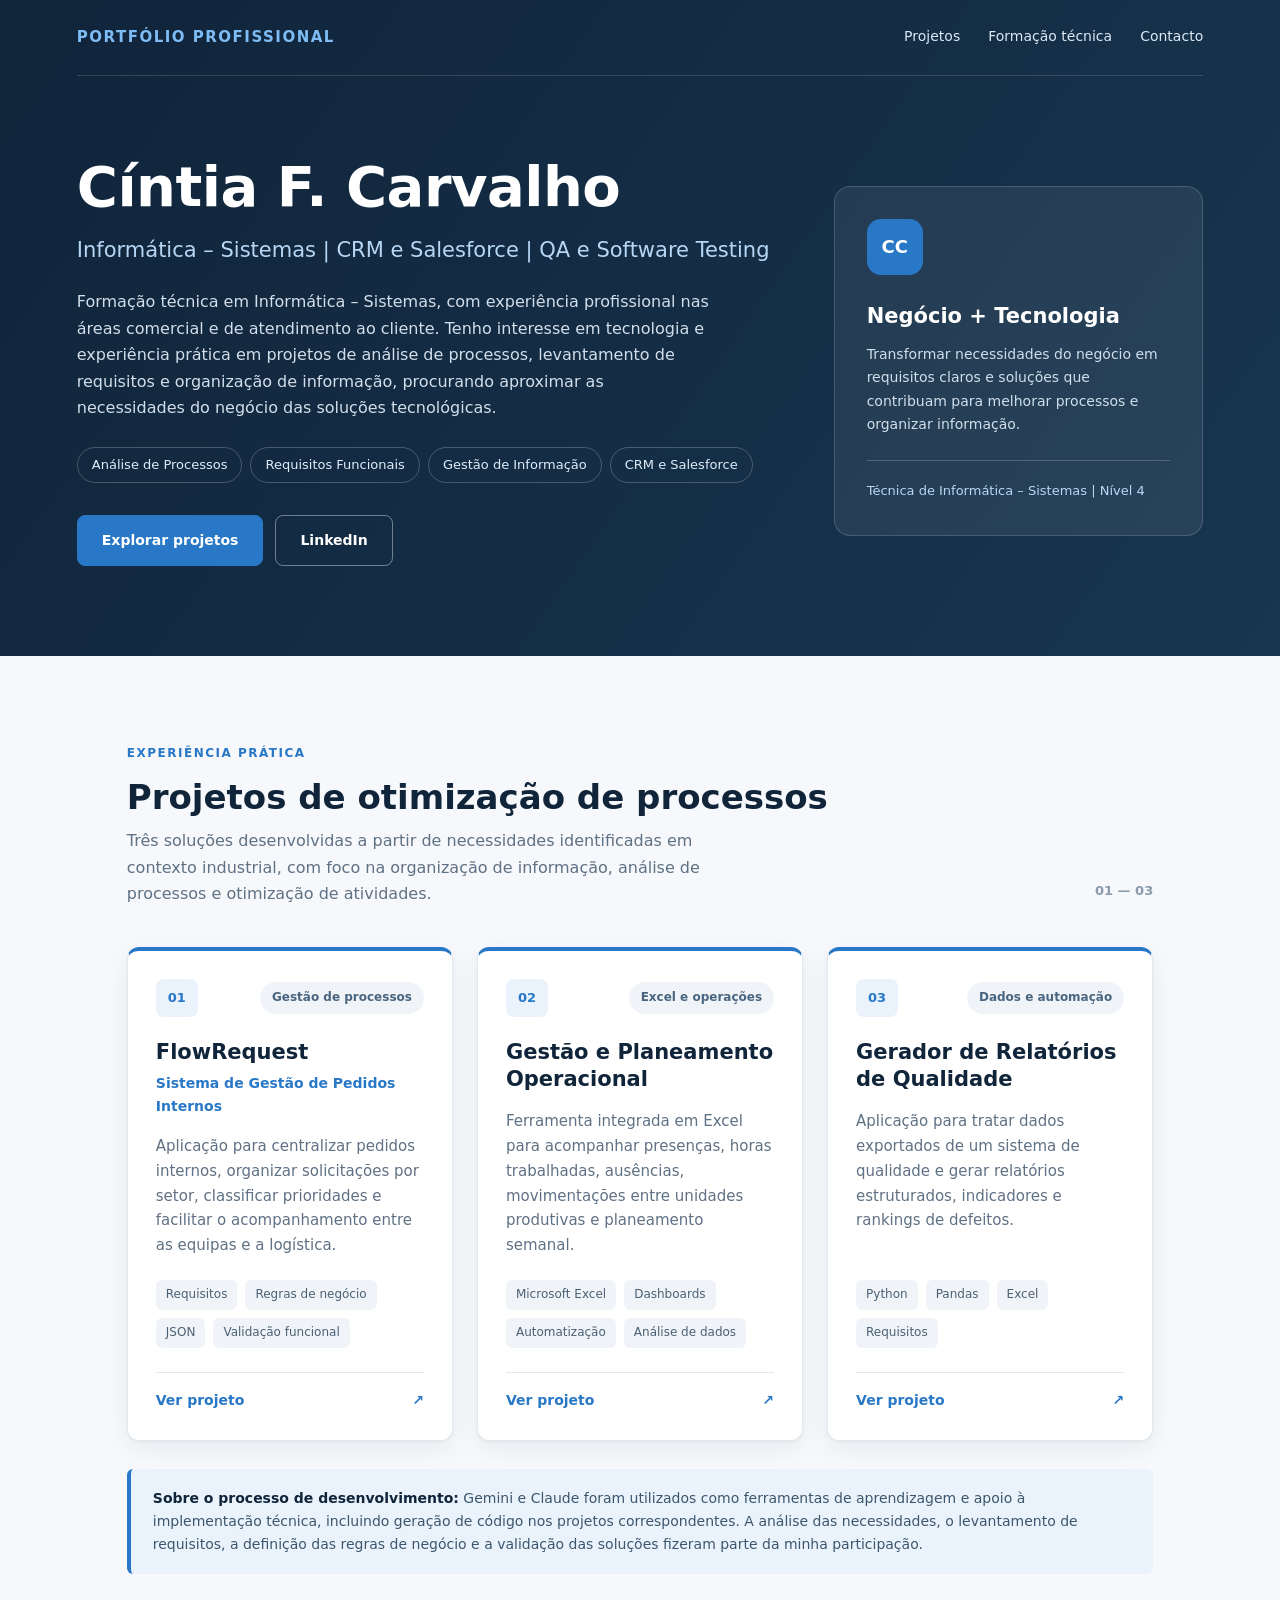
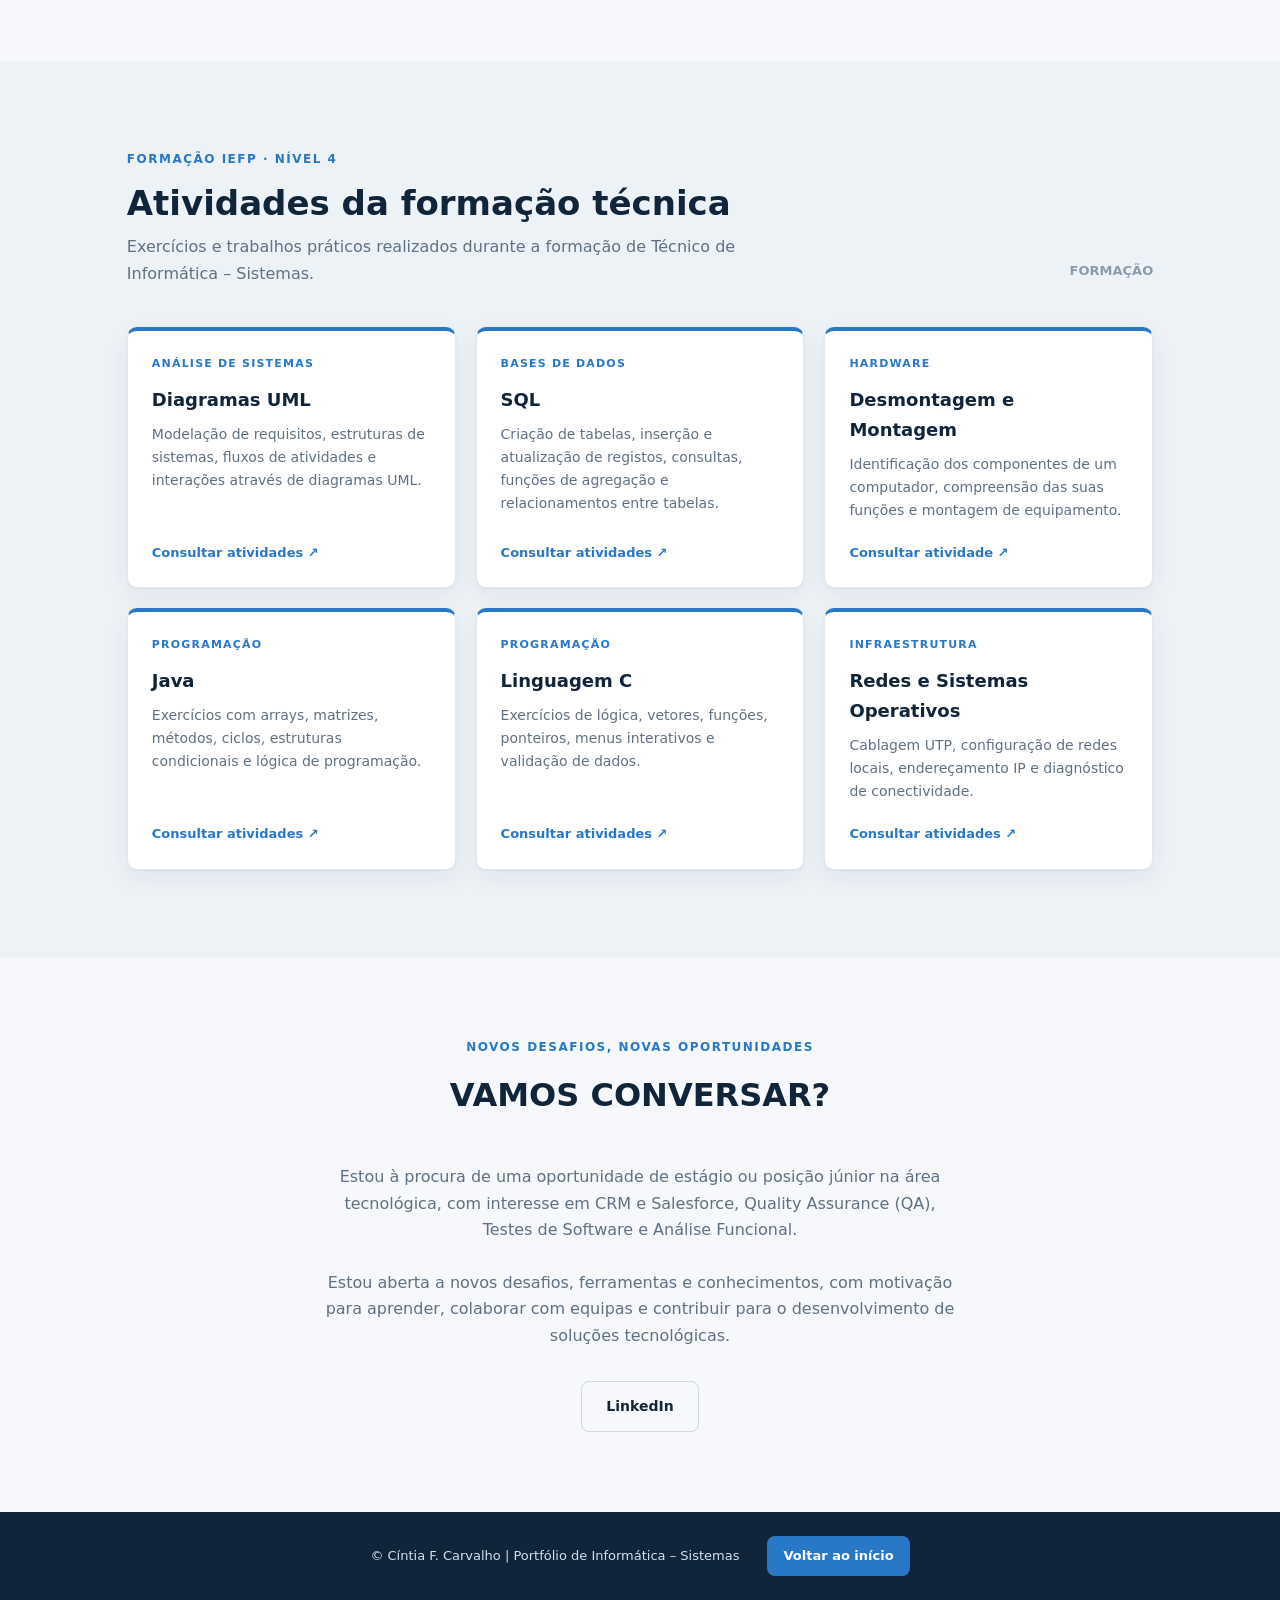
==== commit 85dbe7a8: "Remove botão e-mail" ====
--- a/index.html
+++ b/index.html
@@ -257,7 +257,6 @@
 Estou aberta a novos desafios, ferramentas e conhecimentos, com motivação para aprender, colaborar com equipas e contribuir para o desenvolvimento de soluções tecnológicas.
             </p>
             <div class="contact-actions">
-                <a href="mailto:cintiazas@gmail.com" class="btn-primary">Enviar e-mail</a>
                 <a href="https://www.linkedin.com/in/cintia-carvalho-bbb592170"
                    target="_blank" rel="noopener noreferrer" class="btn-secondary">
                     LinkedIn
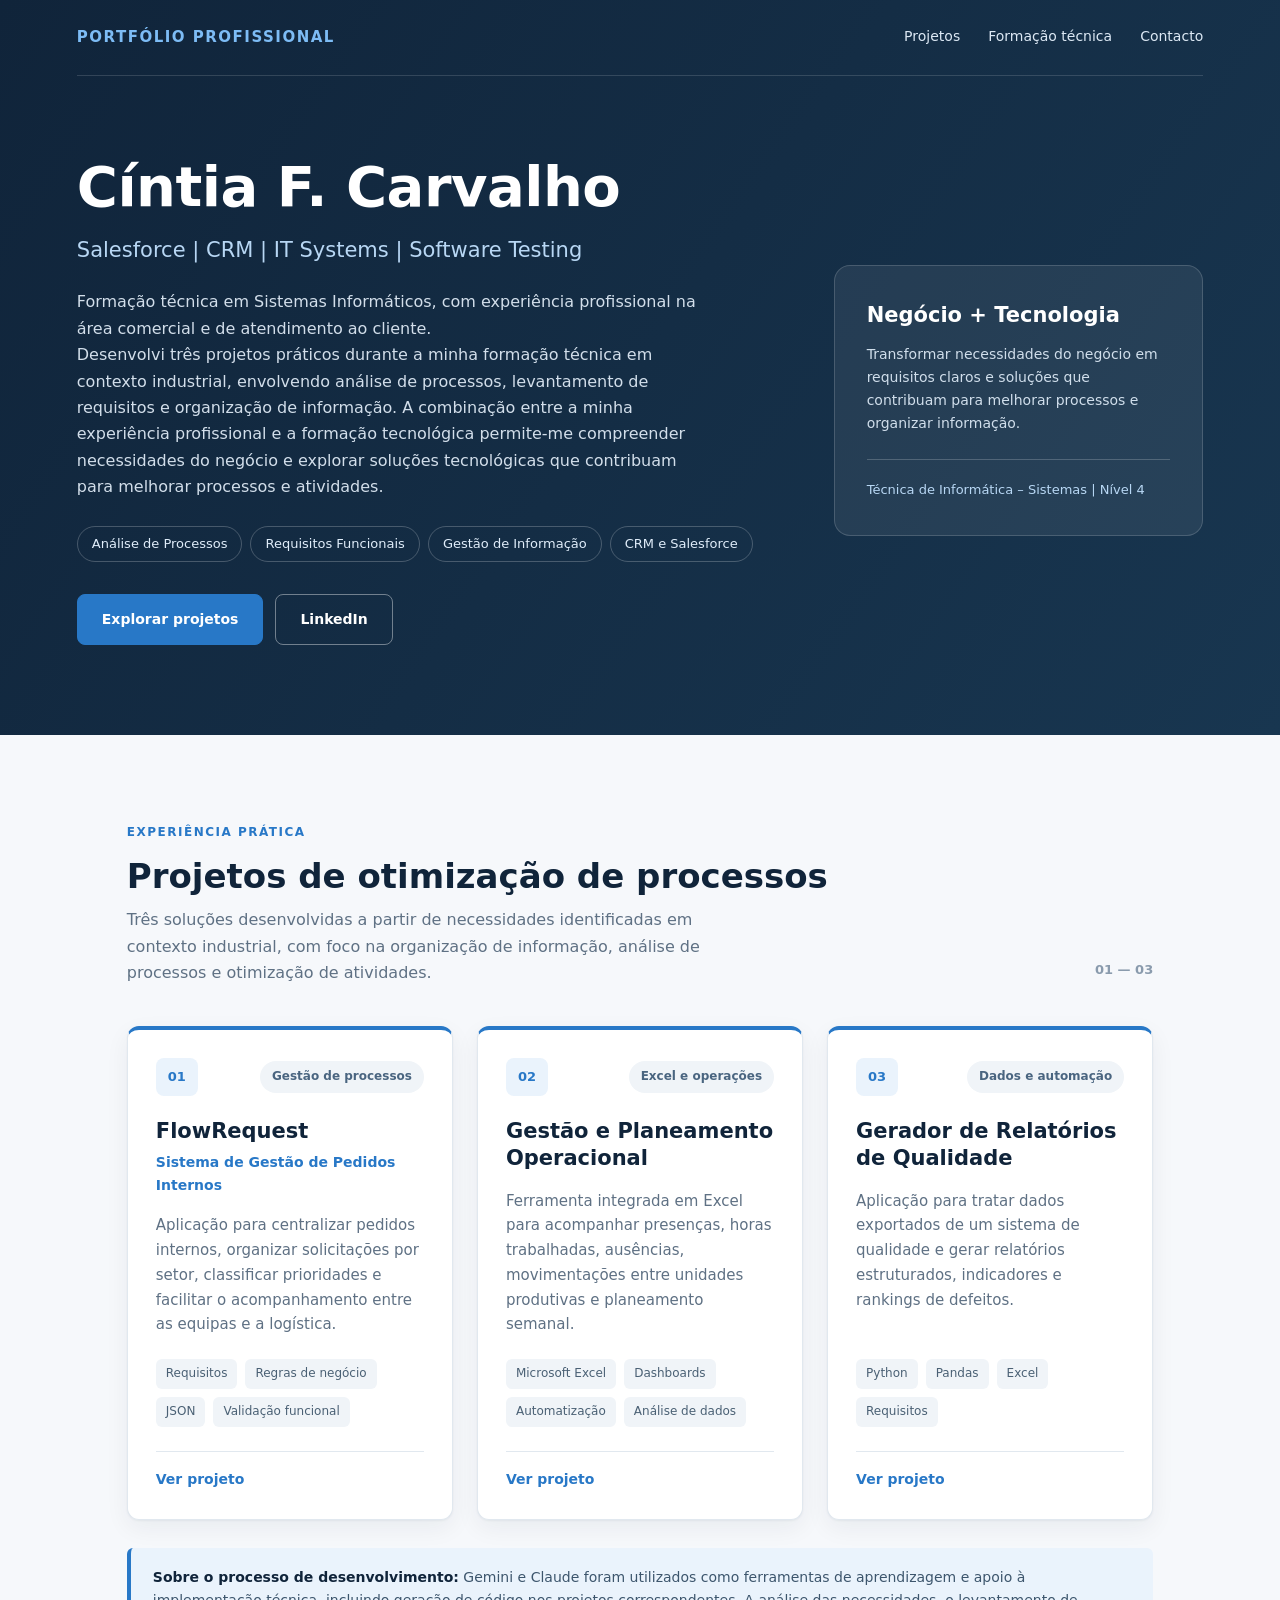
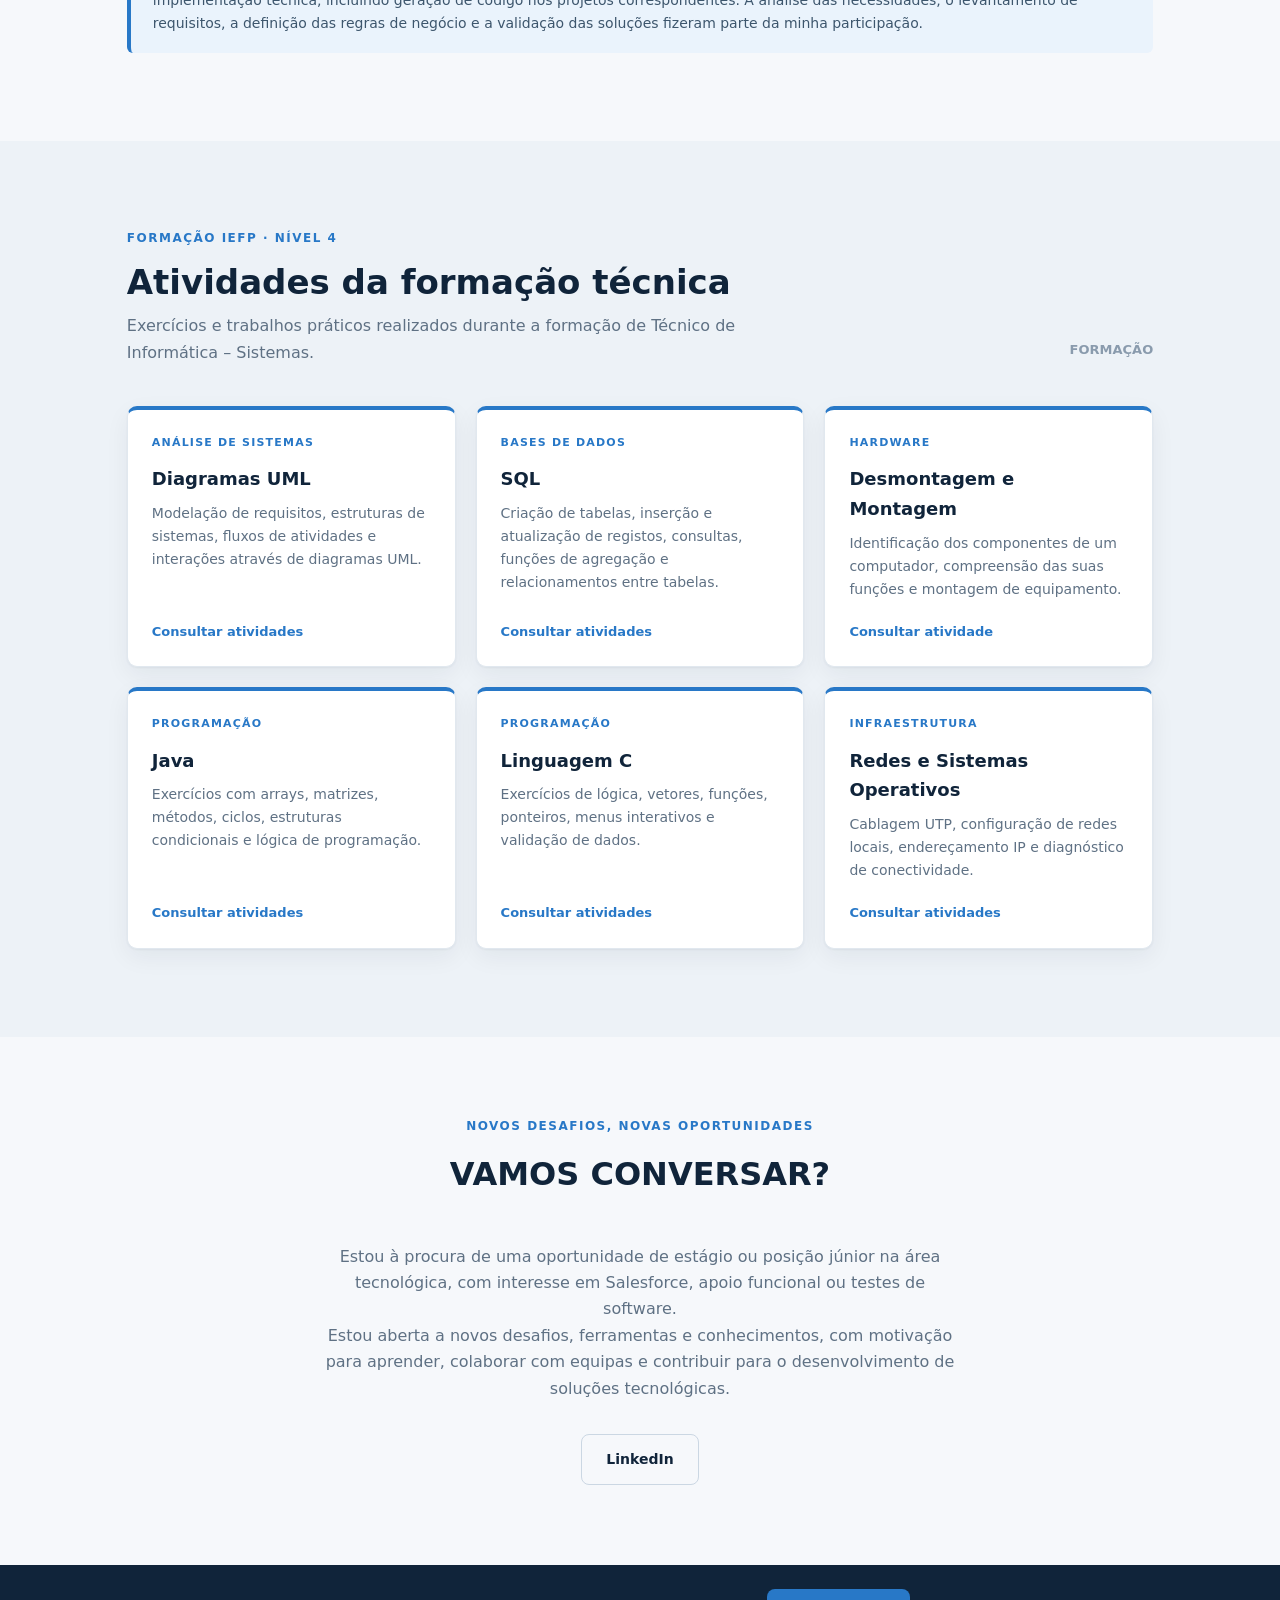
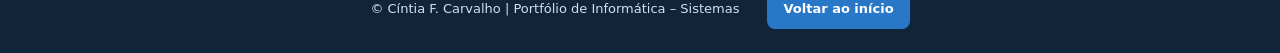
==== commit c8d7a146: "Atualiza pagina de projetos" ====
--- a/index.html
+++ b/index.html
@@ -26,10 +26,11 @@
             <div class="hero-content">
                 
                 <h1>Cíntia F. Carvalho</h1>
-                <h2>Informática – Sistemas | CRM e Salesforce | QA e Software Testing</h2>
+                <h2>Salesforce | CRM | IT Systems | Software Testing</h2>
 
                 <p>
-                    Formação técnica em Informática – Sistemas, com experiência profissional nas áreas comercial e de atendimento ao cliente. Tenho interesse em tecnologia e experiência prática em projetos de análise de processos, levantamento de requisitos e organização de informação, procurando aproximar as necessidades do negócio das soluções tecnológicas.
+                    Formação técnica em Sistemas Informáticos, com experiência profissional na área comercial e de atendimento ao cliente.<br> 
+                    Desenvolvi três projetos práticos durante a minha formação técnica em contexto industrial, envolvendo análise de processos, levantamento de requisitos e organização de informação. A combinação entre a minha experiência profissional e a formação tecnológica permite-me compreender necessidades do negócio e explorar soluções tecnológicas que contribuam para melhorar processos e atividades.
                 </p>
 
                 <div class="hero-tags">
@@ -50,7 +51,7 @@
 
             <div class="hero-side">
                 <div class="profile-card">
-                    <span class="profile-icon">CC</span>
+                    
                     <h3>Negócio + Tecnologia</h3>
                     <p>
                         Transformar necessidades do negócio em requisitos claros e soluções que contribuam para melhorar processos e organizar informação.
@@ -101,7 +102,7 @@
                     </div>
                     <a href="https://github.com/CintiaFksCarvalho/Portfolio/tree/main/Projetos"
                        class="project-link" target="_blank" rel="noopener noreferrer">
-                        Ver projeto <span>↗</span>
+                        Ver projeto
                     </a>
                 </article>
 
@@ -124,7 +125,7 @@
                     </div>
                     <a href="https://github.com/CintiaFksCarvalho/Portfolio/tree/main/Projetos/Gestao-Operacional"
                        class="project-link" target="_blank" rel="noopener noreferrer">
-                        Ver projeto <span>↗</span>
+                        Ver projeto
                     </a>
                 </article>
 
@@ -146,7 +147,7 @@
                     </div>
                     <a href="https://github.com/CintiaFksCarvalho/Portfolio/tree/main/Projetos/Gerador-Relatorio-Qualidade"
                        class="project-link" target="_blank" rel="noopener noreferrer">
-                        Ver projeto <span>↗</span>
+                        Ver projeto
                     </a>
                 </article>
 
@@ -186,7 +187,7 @@
                         de atividades e interações através de diagramas UML.
                     </p>
                     <a href="https://github.com/CintiaFksCarvalho/Portfolio/tree/main/AnaliseSistema"
-                       target="_blank" rel="noopener noreferrer">Consultar atividades ↗</a>
+                       target="_blank" rel="noopener noreferrer">Consultar atividades</a>
                 </article>
 
                 <article class="training-card">
@@ -197,7 +198,7 @@
                         consultas, funções de agregação e relacionamentos entre tabelas.
                     </p>
                     <a href="https://github.com/CintiaFksCarvalho/Portfolio/tree/main/BancoDados"
-                       target="_blank" rel="noopener noreferrer">Consultar atividades ↗</a>
+                       target="_blank" rel="noopener noreferrer">Consultar atividades</a>
                 </article>
 
                 <article class="training-card">
@@ -208,7 +209,7 @@
                         compreensão das suas funções e montagem de equipamento.
                     </p>
                     <a href="https://github.com/CintiaFksCarvalho/Portfolio/tree/main/Hardware"
-                       target="_blank" rel="noopener noreferrer">Consultar atividade ↗</a>
+                       target="_blank" rel="noopener noreferrer">Consultar atividade</a>
                 </article>
 
                 <article class="training-card">
@@ -219,7 +220,7 @@
                         estruturas condicionais e lógica de programação.
                     </p>
                     <a href="https://github.com/CintiaFkscarvalho/Portfolio/tree/main/Programacao_Java"
-                       target="_blank" rel="noopener noreferrer">Consultar atividades ↗</a>
+                       target="_blank" rel="noopener noreferrer">Consultar atividades</a>
                 </article>
 
                 <article class="training-card">
@@ -229,8 +230,8 @@
                         Exercícios de lógica, vetores, funções, ponteiros,
                         menus interativos e validação de dados.
                     </p>
-                    <a href="https://github.com/CintiaFkscarvalho/Portfolio/tree/main/Programa%C3%A7%C3%A3o_C"
-                       target="_blank" rel="noopener noreferrer">Consultar atividades ↗</a>
+                    <a href="https://github.com/CintiaFkscarvalho/Portfolio/tree/main/Programacao_C"
+                       target="_blank" rel="noopener noreferrer">Consultar atividades</a>
                 </article>
 
                 <article class="training-card">
@@ -241,7 +242,7 @@
                         endereçamento IP e diagnóstico de conectividade.
                     </p>
                     <a href="https://github.com/CintiaFksCarvalho/Portfolio/tree/main/Redes_Sistemas"
-                       target="_blank" rel="noopener noreferrer">Consultar atividades ↗</a>
+                       target="_blank" rel="noopener noreferrer">Consultar atividades</a>
                 </article>
 
             </div>
@@ -252,9 +253,8 @@
             <span class="eyebrow">NOVOS DESAFIOS, NOVAS OPORTUNIDADES</span>
             <h2>VAMOS CONVERSAR?</h2>
             <p>
-                Estou à procura de uma oportunidade de estágio ou posição júnior na área tecnológica, com interesse em CRM e Salesforce, Quality Assurance (QA), Testes de Software e Análise Funcional.
-
-Estou aberta a novos desafios, ferramentas e conhecimentos, com motivação para aprender, colaborar com equipas e contribuir para o desenvolvimento de soluções tecnológicas.
+                Estou à procura de uma oportunidade de estágio ou posição júnior na área tecnológica, com interesse em Salesforce, apoio funcional ou testes de software.
+                Estou aberta a novos desafios, ferramentas e conhecimentos, com motivação para aprender, colaborar com equipas e contribuir para o desenvolvimento de soluções tecnológicas.
             </p>
             <div class="contact-actions">
                 <a href="https://www.linkedin.com/in/cintia-carvalho-bbb592170"
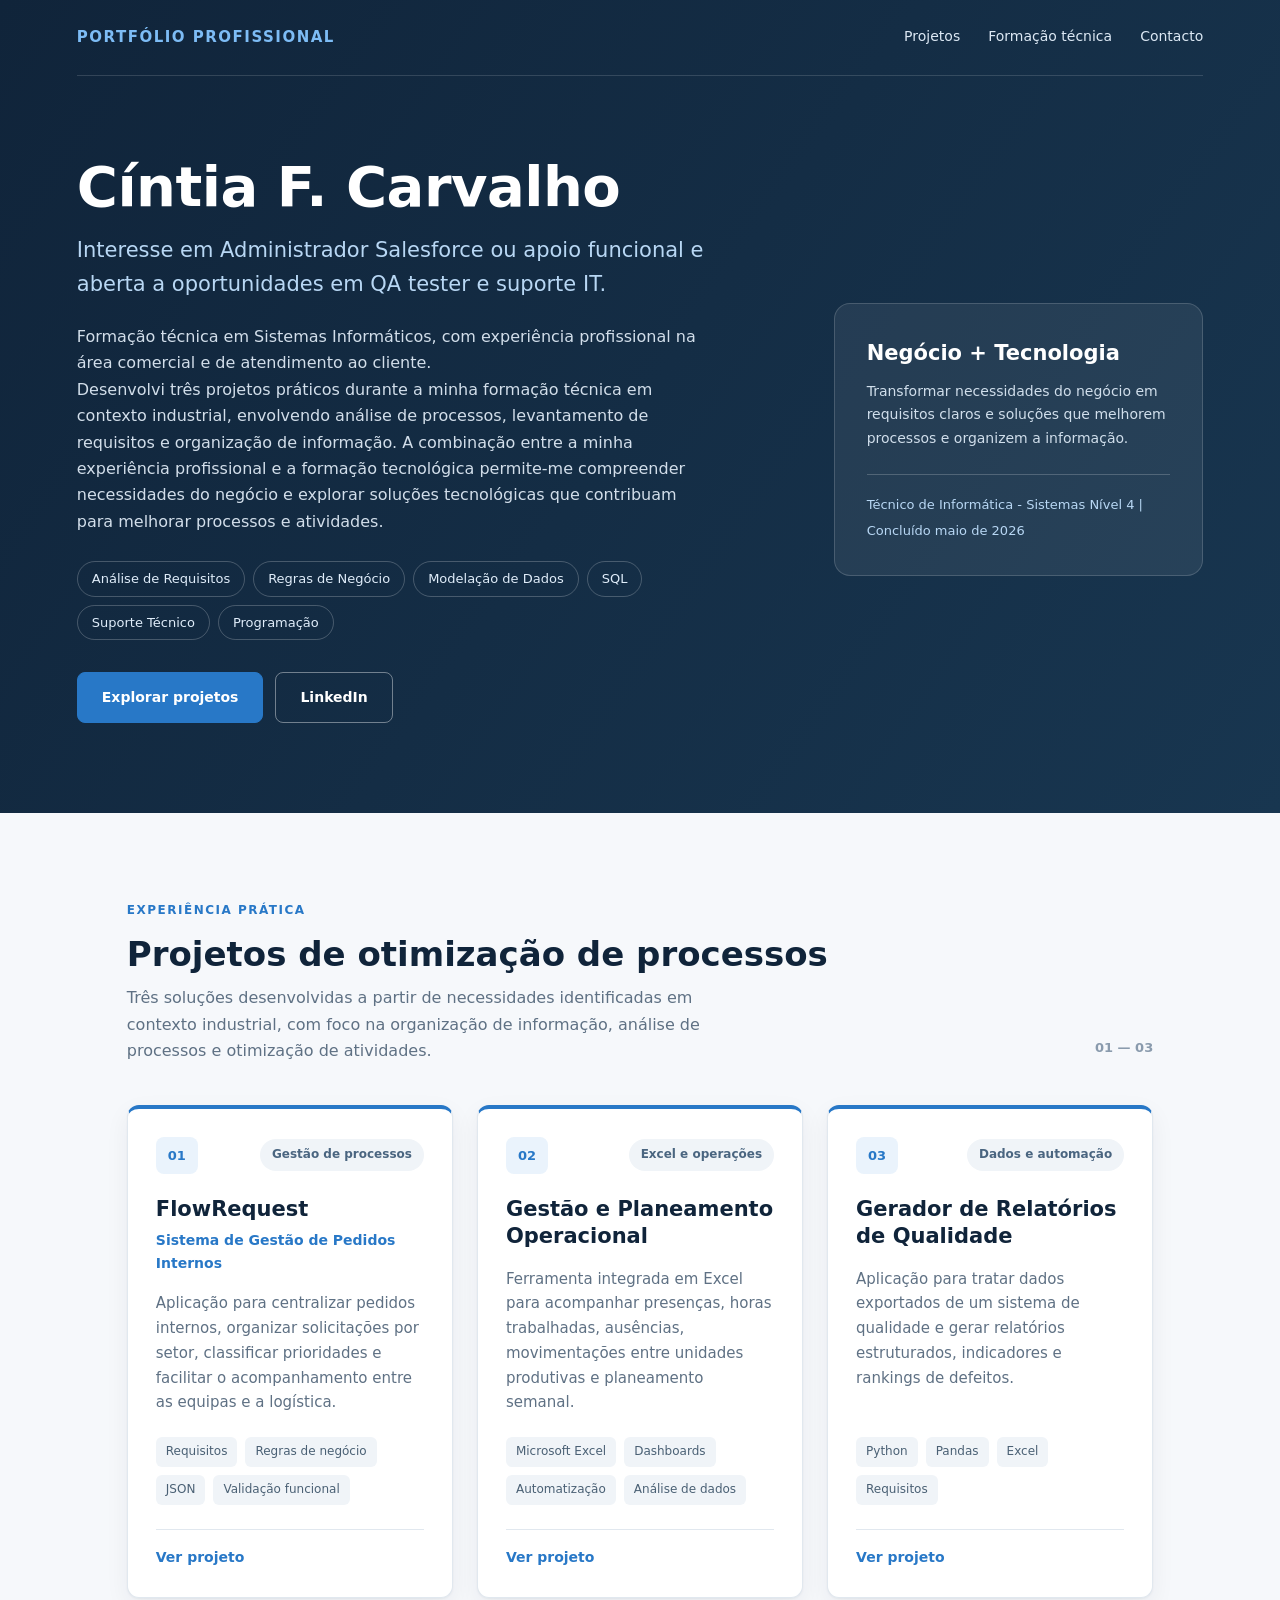
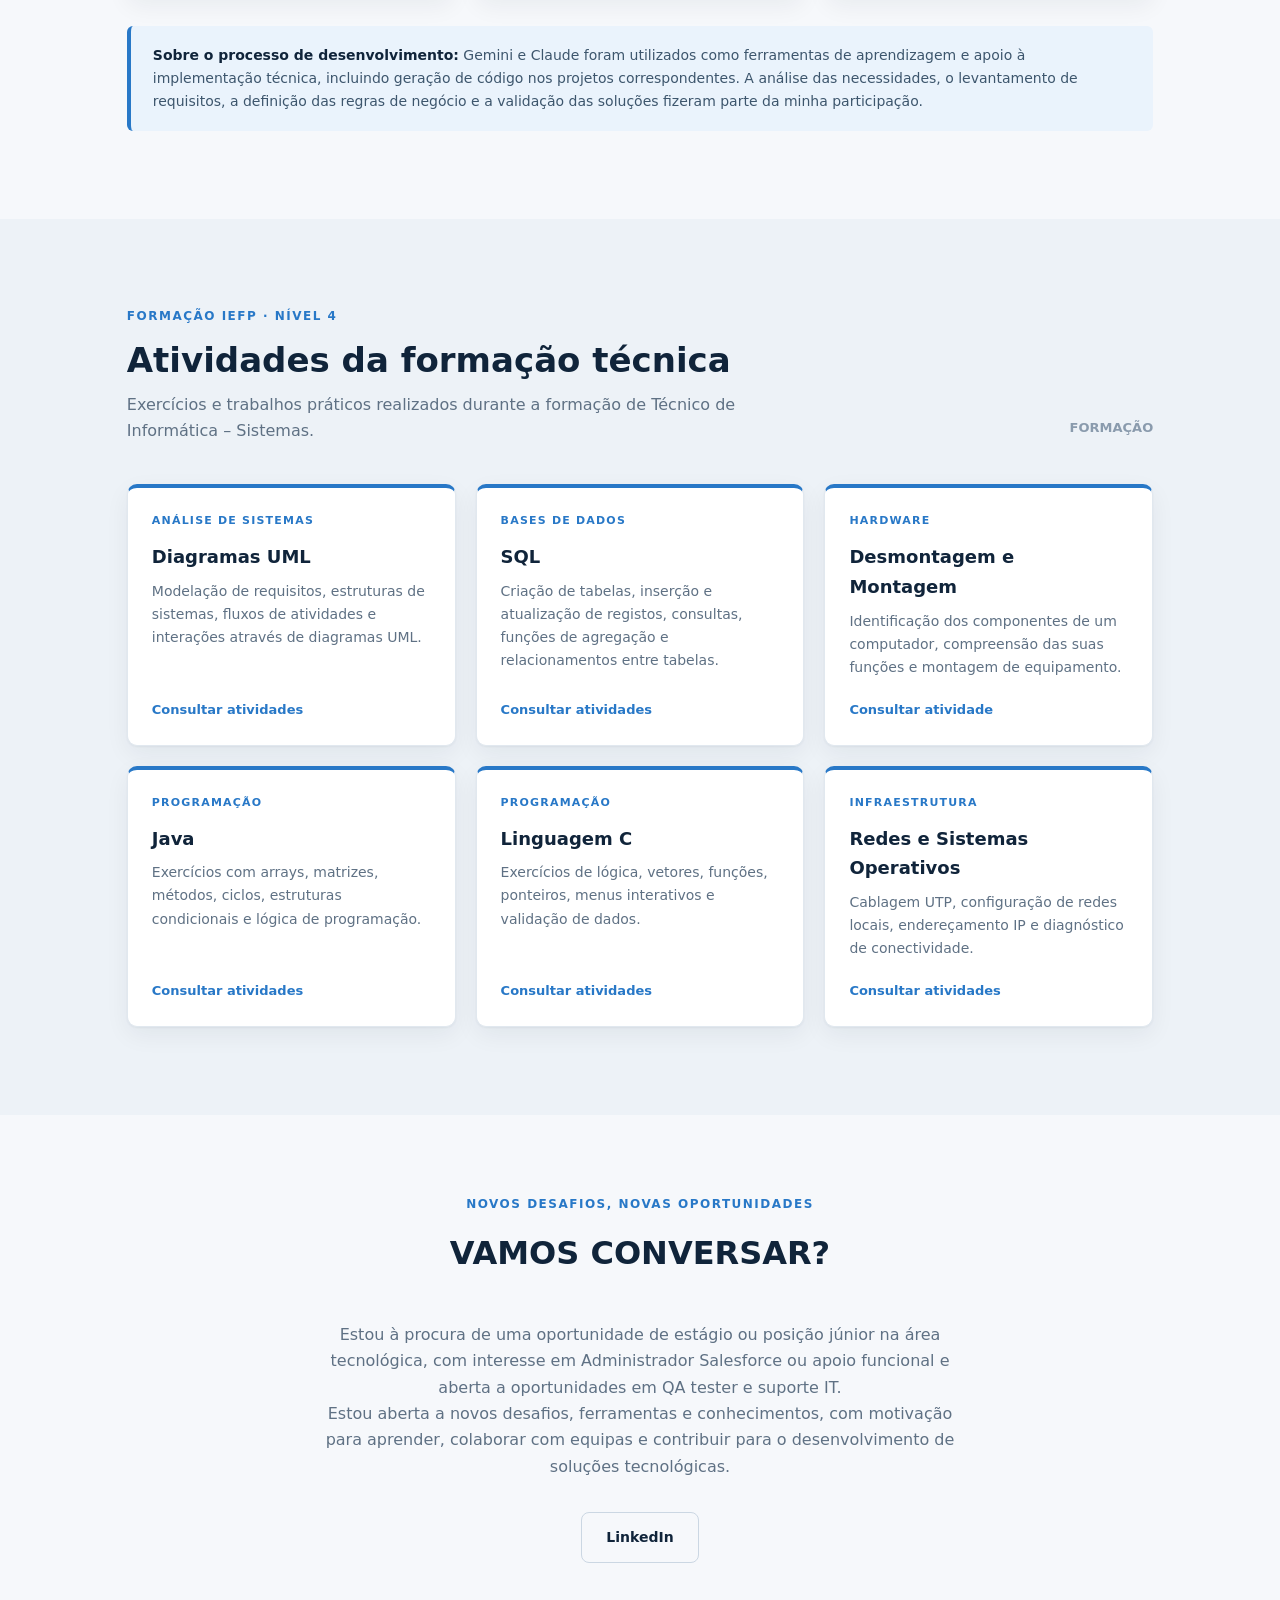
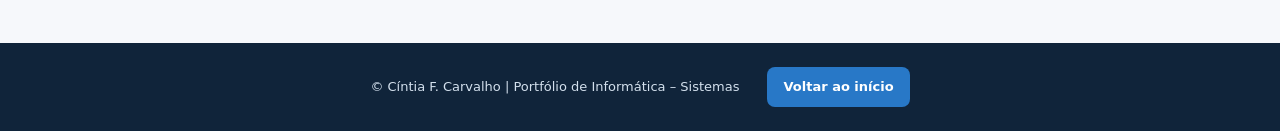
==== commit 6323243e: "Atualiza conteudo dos projetos e index" ====
--- a/index.html
+++ b/index.html
@@ -26,7 +26,7 @@
             <div class="hero-content">
                 
                 <h1>Cíntia F. Carvalho</h1>
-                <h2>Salesforce | CRM | IT Systems | Software Testing</h2>
+                <h2>Interesse em Administrador Salesforce ou apoio funcional e aberta a oportunidades em QA tester e suporte IT.</h2>
 
                 <p>
                     Formação técnica em Sistemas Informáticos, com experiência profissional na área comercial e de atendimento ao cliente.<br> 
@@ -34,10 +34,12 @@
                 </p>
 
                 <div class="hero-tags">
-                    <span>Análise de Processos</span>
-                    <span>Requisitos Funcionais</span>
-                    <span>Gestão de Informação</span>
-                    <span>CRM e Salesforce</span>
+                    <span>Análise de Requisitos</span>
+                    <span>Regras de Negócio</span>
+                    <span>Modelação de Dados</span>
+                    <span>SQL</span>
+                    <span>Suporte Técnico</span>
+                    <span>Programação</span>                  
                 </div>
 
                 <div class="hero-actions">
@@ -54,10 +56,10 @@
                     
                     <h3>Negócio + Tecnologia</h3>
                     <p>
-                        Transformar necessidades do negócio em requisitos claros e soluções que contribuam para melhorar processos e organizar informação.
+                        Transformar necessidades do negócio em requisitos claros e soluções que melhorem processos e organizem a informação.
                     </p>
                     <div class="profile-line"></div>
-                    <span class="profile-caption">Técnica de Informática – Sistemas | Nível 4</span>
+                    <span class="profile-caption">Técnico de Informática - Sistemas Nível 4 | Concluído maio de 2026</span>
                 </div>
             </div>
         </div>
@@ -253,7 +255,7 @@
             <span class="eyebrow">NOVOS DESAFIOS, NOVAS OPORTUNIDADES</span>
             <h2>VAMOS CONVERSAR?</h2>
             <p>
-                Estou à procura de uma oportunidade de estágio ou posição júnior na área tecnológica, com interesse em Salesforce, apoio funcional ou testes de software.
+                Estou à procura de uma oportunidade de estágio ou posição júnior na área tecnológica, com interesse em Administrador Salesforce ou apoio funcional e aberta a oportunidades em QA tester e suporte IT.
                 Estou aberta a novos desafios, ferramentas e conhecimentos, com motivação para aprender, colaborar com equipas e contribuir para o desenvolvimento de soluções tecnológicas.
             </p>
             <div class="contact-actions">
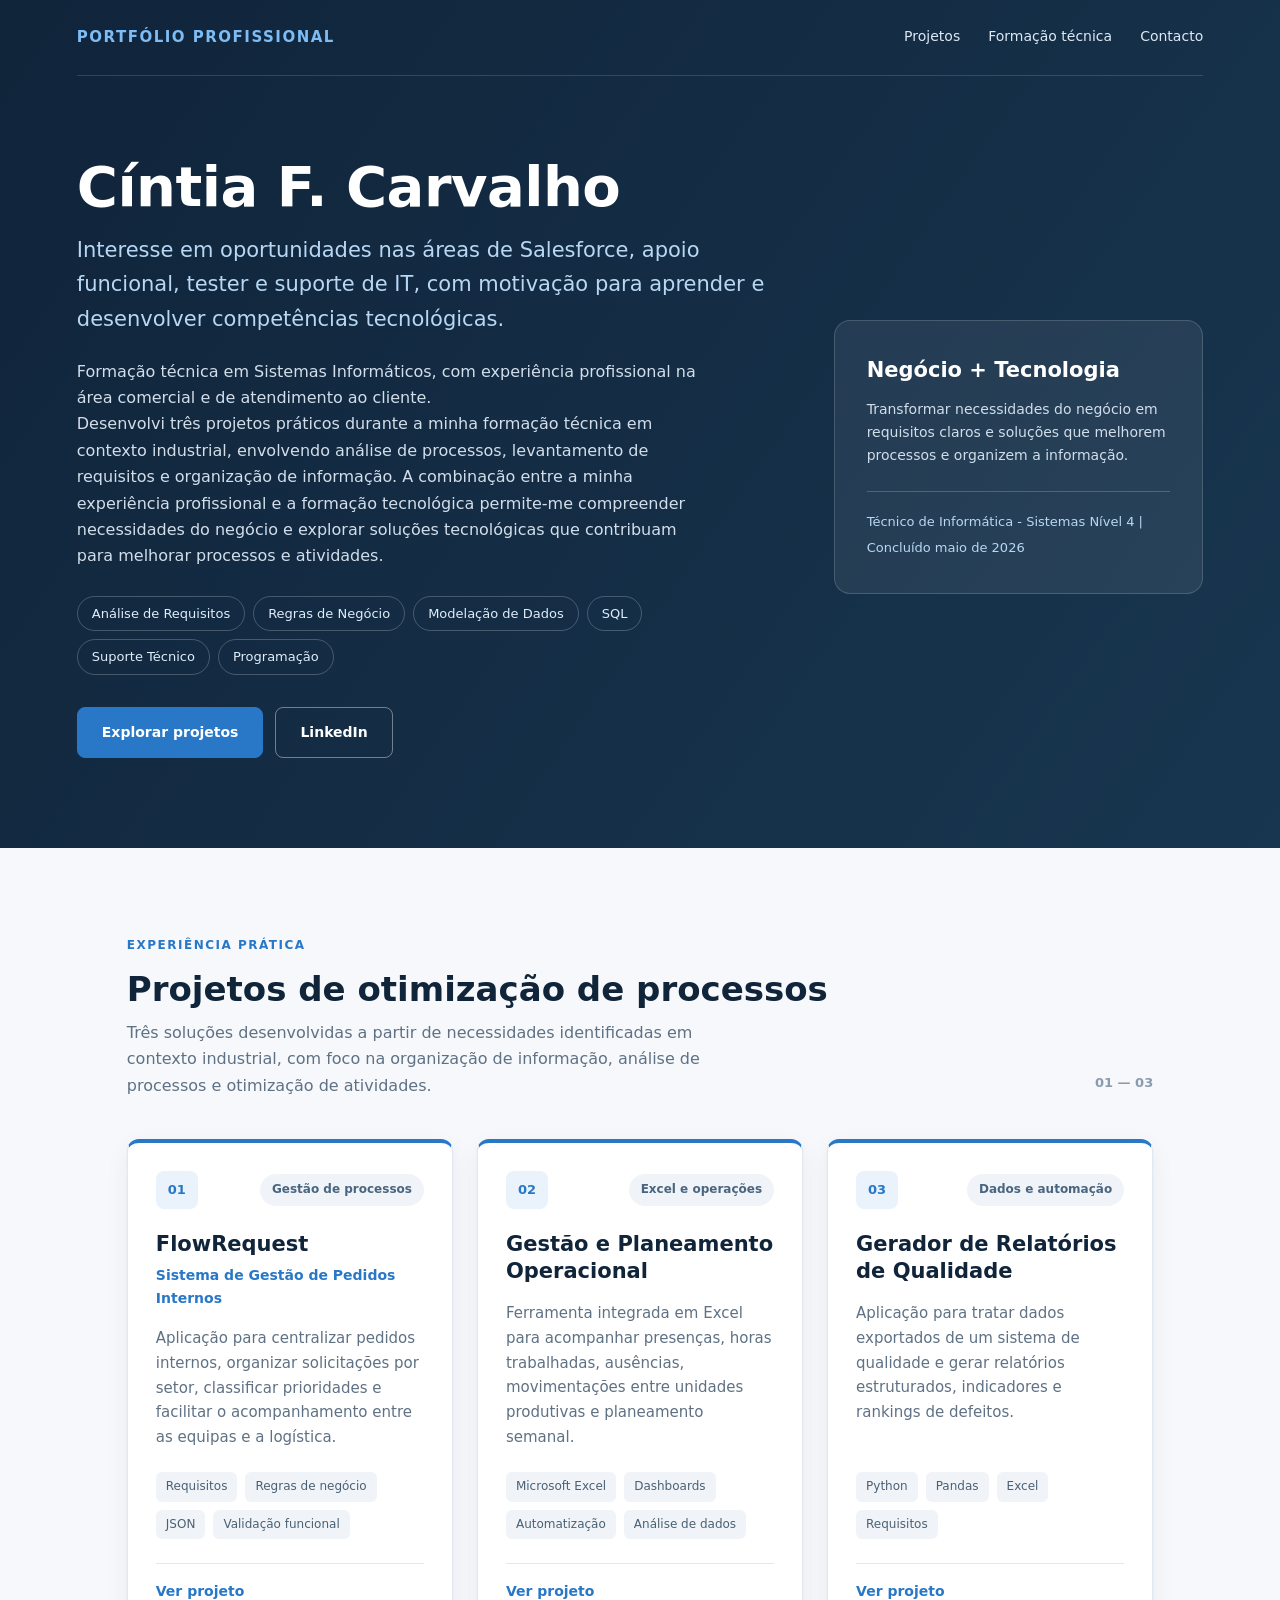
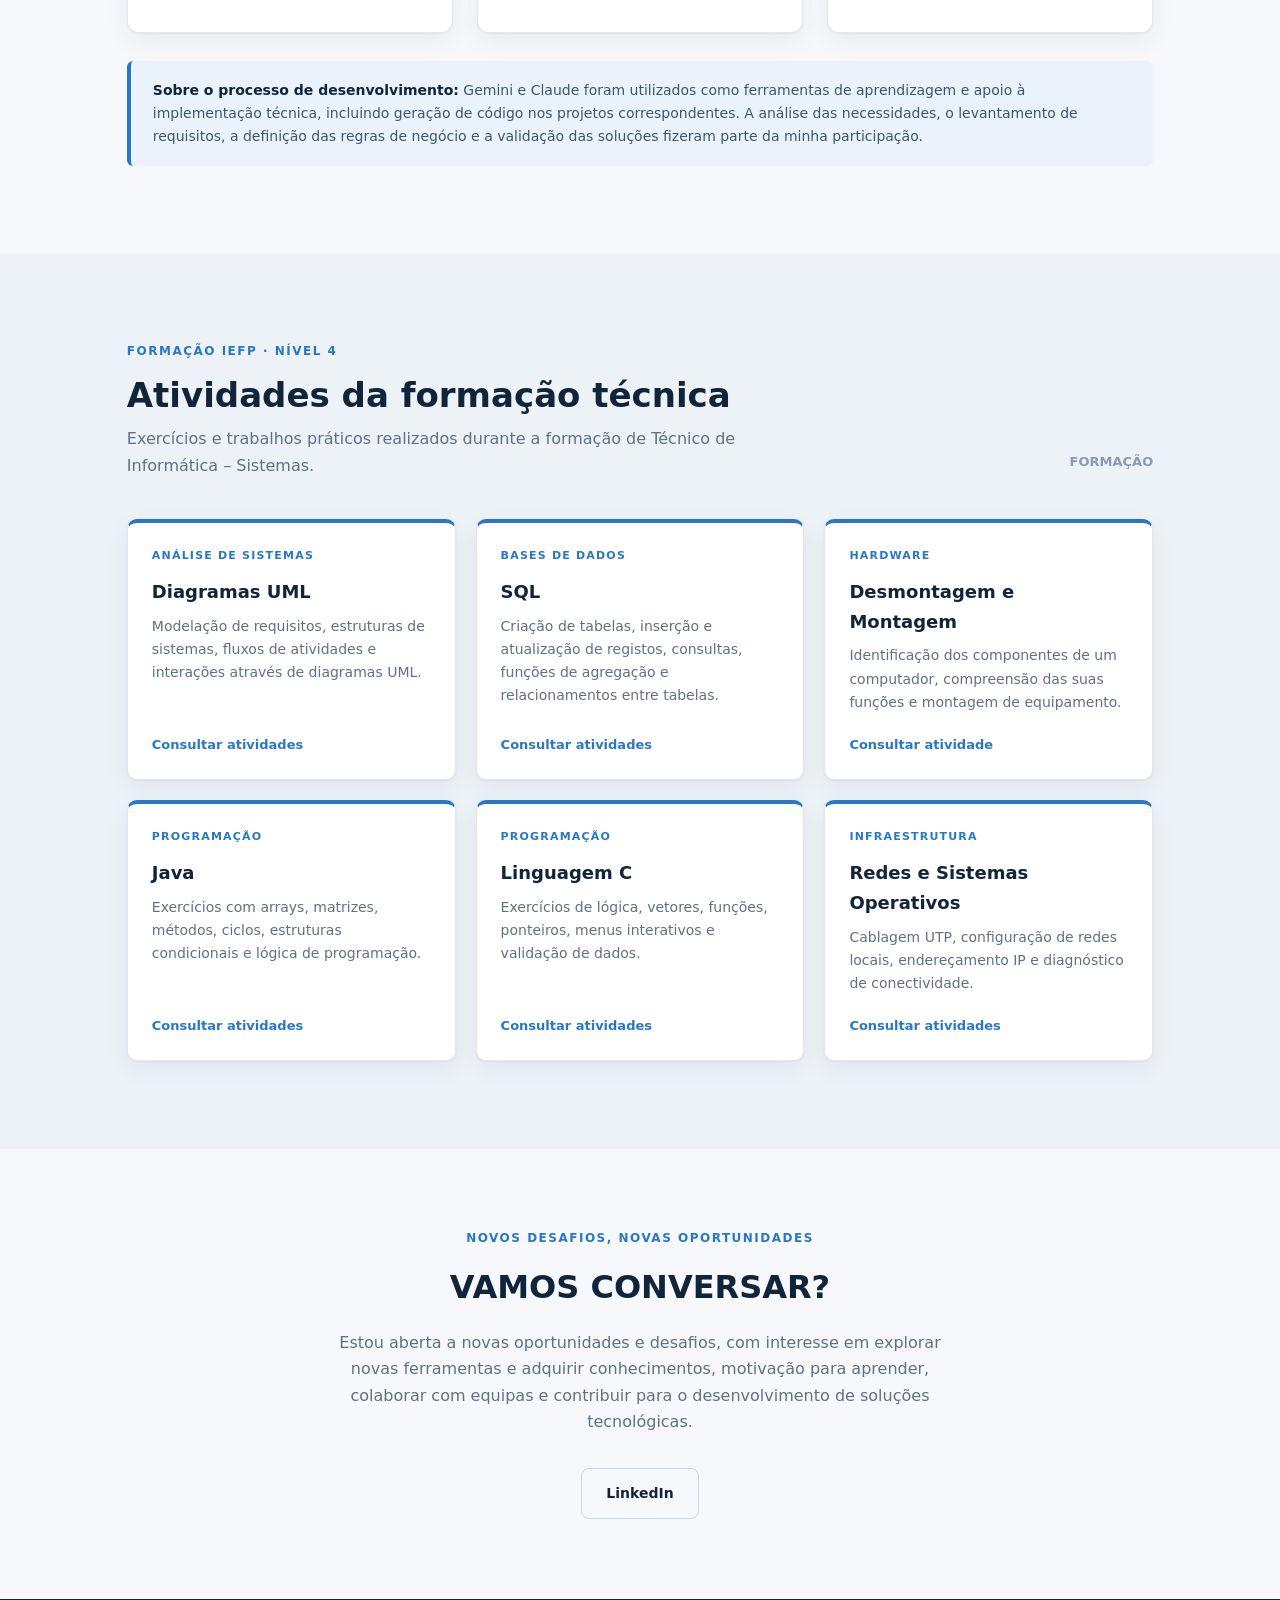
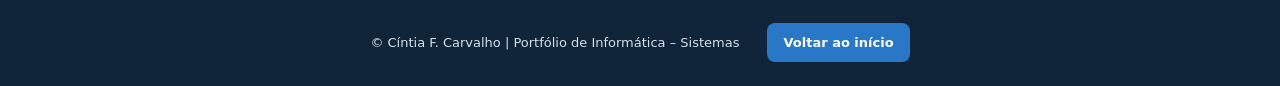
==== commit 70efa563: "Atualizacao index" ====
--- a/index.html
+++ b/index.html
@@ -26,7 +26,7 @@
             <div class="hero-content">
                 
                 <h1>Cíntia F. Carvalho</h1>
-                <h2>Interesse em Administrador Salesforce ou apoio funcional e aberta a oportunidades em QA tester e suporte IT.</h2>
+                <h2>Interesse em oportunidades nas áreas de Salesforce, apoio funcional, tester e suporte de IT, com motivação para aprender e desenvolver competências tecnológicas.</h2>
 
                 <p>
                     Formação técnica em Sistemas Informáticos, com experiência profissional na área comercial e de atendimento ao cliente.<br> 
@@ -254,10 +254,7 @@
         <section class="contact-section" id="contato">
             <span class="eyebrow">NOVOS DESAFIOS, NOVAS OPORTUNIDADES</span>
             <h2>VAMOS CONVERSAR?</h2>
-            <p>
-                Estou à procura de uma oportunidade de estágio ou posição júnior na área tecnológica, com interesse em Administrador Salesforce ou apoio funcional e aberta a oportunidades em QA tester e suporte IT.
-                Estou aberta a novos desafios, ferramentas e conhecimentos, com motivação para aprender, colaborar com equipas e contribuir para o desenvolvimento de soluções tecnológicas.
-            </p>
+            <p>Estou aberta a novas oportunidades e desafios, com interesse em explorar novas ferramentas e adquirir conhecimentos, motivação para aprender, colaborar com equipas e contribuir para o desenvolvimento de soluções tecnológicas.</p>
             <div class="contact-actions">
                 <a href="https://www.linkedin.com/in/cintia-carvalho-bbb592170"
                    target="_blank" rel="noopener noreferrer" class="btn-secondary">
